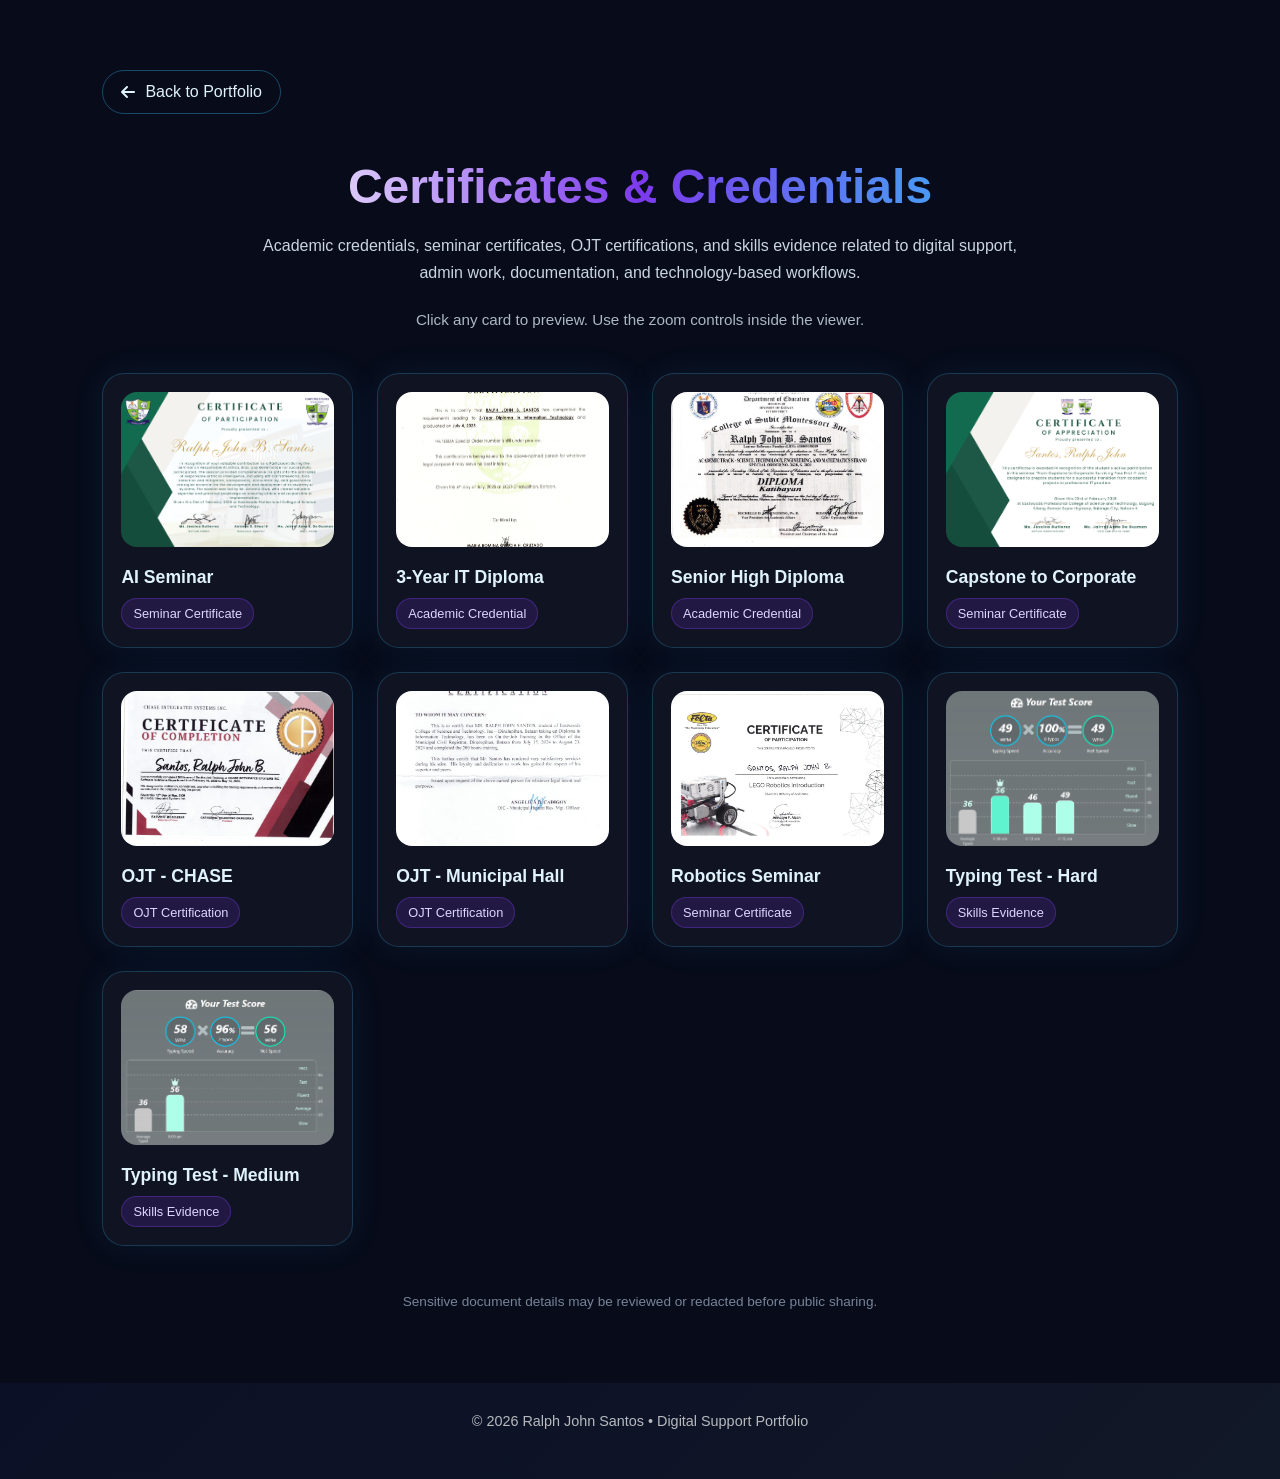
==== pages/certificates.html @ e8860d2c "Deploy portfolio website" ====
﻿<!DOCTYPE html>
<html lang="en">
<head>
    <meta charset="UTF-8">
    <meta name="viewport" content="width=device-width, initial-scale=1.0">
    <meta name="description" content="Certificates, academic credentials, OJT certifications, seminar certificates, and skills evidence of Ralph John Santos.">
    <title>Certificates & Credentials | Ralph John Santos</title>
    <link rel="icon" type="image/svg+xml" href="../assets/icons/favicon.svg">
    <link rel="stylesheet" href="../css/style.css">
    <link rel="stylesheet" href="../css/responsive.css">
    <link rel="stylesheet" href="https://cdnjs.cloudflare.com/ajax/libs/font-awesome/6.5.2/css/all.min.css">
</head>
<body class="certificates-body">

<section class="cert-page">
    <a href="../index.html" class="cert-back">
        <i class="fa-solid fa-arrow-left"></i>
        Back to Portfolio
    </a>

    <div class="section-header">
        <h2>Certificates & Credentials</h2>
        <p>Academic credentials, seminar certificates, OJT certifications, and skills evidence related to digital support, admin work, documentation, and technology-based workflows.</p>
    </div>

    <p class="cert-helper">Click any card to preview. Use the zoom controls inside the viewer.</p>

    <div class="cert-grid">

        <a class="cert-card" href="../Resources/Certifications & Seminars/AI Seminar Santos, Ralph John.png" target="_blank">
            <img src="../Resources/Certifications & Seminars/AI Seminar Santos, Ralph John.png" alt="AI Seminar Certificate">
            <h3>AI Seminar</h3>
            <span>Seminar Certificate</span>
        </a>

        <a class="cert-card" href="../Resources/Certifications & Seminars/BSIT 1yr-3yr DIPLOMA.jpg" target="_blank">
            <img src="../Resources/Certifications & Seminars/BSIT 1yr-3yr DIPLOMA.jpg" alt="3-Year IT Diploma">
            <h3>3-Year IT Diploma</h3>
            <span>Academic Credential</span>
        </a>

        <a class="cert-card" href="../Resources/Certifications & Seminars/CSM GR11-12 DIPLOMA.jpg" target="_blank">
            <img src="../Resources/Certifications & Seminars/CSM GR11-12 DIPLOMA.jpg" alt="Senior High Diploma">
            <h3>Senior High Diploma</h3>
            <span>Academic Credential</span>
        </a>

        <a class="cert-card" href="../Resources/Certifications & Seminars/From Capstone to Corporate Santos 405.png" target="_blank">
            <img src="../Resources/Certifications & Seminars/From Capstone to Corporate Santos 405.png" alt="Capstone to Corporate Certificate">
            <h3>Capstone to Corporate</h3>
            <span>Seminar Certificate</span>
        </a>

        <a class="cert-card" href="../Resources/Certifications & Seminars/OJT CERT CHASE INTEGRATED SYSTEMS.jpg" target="_blank">
            <img src="../Resources/Certifications & Seminars/OJT CERT CHASE INTEGRATED SYSTEMS.jpg" alt="CHASE OJT Certificate">
            <h3>OJT - CHASE</h3>
            <span>OJT Certification</span>
        </a>

        <a class="cert-card" href="../Resources/Certifications & Seminars/OJT CERT DINALUPIHAN MUNICIPAL HALL.jpg" target="_blank">
            <img src="../Resources/Certifications & Seminars/OJT CERT DINALUPIHAN MUNICIPAL HALL.jpg" alt="Municipal Hall OJT Certificate">
            <h3>OJT - Municipal Hall</h3>
            <span>OJT Certification</span>
        </a>

        <a class="cert-card" href="../Resources/Certifications & Seminars/Robotics Seminar.jpg" target="_blank">
            <img src="../Resources/Certifications & Seminars/Robotics Seminar.jpg" alt="Robotics Seminar Certificate">
            <h3>Robotics Seminar</h3>
            <span>Seminar Certificate</span>
        </a>

        <a class="cert-card" href="../Resources/Certifications & Seminars/Typing Test 1 Hard Text 1minute.png" target="_blank">
            <img src="../Resources/Certifications & Seminars/Typing Test 1 Hard Text 1minute.png" alt="Typing Test Hard Result">
            <h3>Typing Test - Hard</h3>
            <span>Skills Evidence</span>
        </a>

        <a class="cert-card" href="../Resources/Certifications & Seminars/Typing Test 1 Medium Text 1minute.png" target="_blank">
            <img src="../Resources/Certifications & Seminars/Typing Test 1 Medium Text 1minute.png" alt="Typing Test Medium Result">
            <h3>Typing Test - Medium</h3>
            <span>Skills Evidence</span>
        </a>

    </div>

    <p class="cert-note">Sensitive document details may be reviewed or redacted before public sharing.</p>
</section>


<div class="cert-modal" id="certModal">
    <div class="cert-modal-card">
        <button class="cert-modal-close" id="closeCertModal">
            <i class="fa-solid fa-xmark"></i>
        </button>

        <div class="cert-modal-tools">
            <button id="zoomOutCert"><i class="fa-solid fa-minus"></i></button>
            <button id="resetZoomCert">Reset</button>
            <button id="zoomInCert"><i class="fa-solid fa-plus"></i></button>
        </div>

        <div class="cert-image-stage">
            <img id="certModalImage" src="" alt="Certificate Preview">
        </div>

        <h3 id="certModalTitle"></h3>
    </div>
</div>

<footer class="footer">
    <p>© 2026 Ralph John Santos • Digital Support Portfolio</p>
</footer>


<script>
const certCards = document.querySelectorAll(".cert-card");
const certModal = document.getElementById("certModal");
const closeCertModal = document.getElementById("closeCertModal");
const certModalImage = document.getElementById("certModalImage");
const certModalTitle = document.getElementById("certModalTitle");
const zoomInCert = document.getElementById("zoomInCert");
const zoomOutCert = document.getElementById("zoomOutCert");
const resetZoomCert = document.getElementById("resetZoomCert");

let certZoom = 1;

function applyCertZoom() {
    certModalImage.style.transform = `scale(${certZoom})`;
}

certCards.forEach(card => {
    card.addEventListener("click", (event) => {
        event.preventDefault();

        const imagePath = card.getAttribute("href");
        const title = card.querySelector("h3").textContent;

        certZoom = 1;
        certModalImage.src = imagePath;
        certModalImage.alt = title;
        certModalTitle.textContent = title;
        applyCertZoom();

        certModal.classList.add("active");
    });
});

closeCertModal.addEventListener("click", () => {
    certModal.classList.remove("active");
    certModalImage.src = "";
});

zoomInCert.addEventListener("click", () => {
    certZoom = Math.min(certZoom + 0.2, 2);
    applyCertZoom();
});

zoomOutCert.addEventListener("click", () => {
    certZoom = Math.max(certZoom - 0.2, 1);
    applyCertZoom();
});

resetZoomCert.addEventListener("click", () => {
    certZoom = 1;
    applyCertZoom();
});
</script>


<script>
let certPanX = 0;
let certPanY = 0;
let isCertDragging = false;
let certStartX = 0;
let certStartY = 0;
let certLastX = 0;
let certLastY = 0;

const certStage = document.querySelector(".cert-image-stage");

function applyCertZoom() {
    certModalImage.style.transform = `translate(${certPanX}px, ${certPanY}px) scale(${certZoom})`;

    if (certStage) {
        certStage.style.cursor = certZoom > 1 ? "grab" : "default";
    }
}

certCards.forEach(card => {
    card.addEventListener("click", () => {
        certPanX = 0;
        certPanY = 0;
        setTimeout(applyCertZoom, 20);
    });
});

if (certStage) {
    certStage.addEventListener("pointerdown", (event) => {
        if (certZoom <= 1) return;

        isCertDragging = true;
        certStartX = event.clientX;
        certStartY = event.clientY;
        certLastX = certPanX;
        certLastY = certPanY;

        certStage.classList.add("dragging");
        certStage.setPointerCapture(event.pointerId);
    });

    certStage.addEventListener("pointermove", (event) => {
        if (!isCertDragging) return;

        certPanX = certLastX + (event.clientX - certStartX);
        certPanY = certLastY + (event.clientY - certStartY);

        applyCertZoom();
    });

    certStage.addEventListener("pointerup", (event) => {
        isCertDragging = false;
        certStage.classList.remove("dragging");

        try {
            certStage.releasePointerCapture(event.pointerId);
        } catch {}
    });

    certStage.addEventListener("pointercancel", () => {
        isCertDragging = false;
        certStage.classList.remove("dragging");
    });
}

zoomInCert.addEventListener("click", () => {
    setTimeout(applyCertZoom, 20);
});

zoomOutCert.addEventListener("click", () => {
    if (certZoom <= 1) {
        certZoom = 1;
        certPanX = 0;
        certPanY = 0;
    }

    setTimeout(applyCertZoom, 20);
});

resetZoomCert.addEventListener("click", () => {
    certPanX = 0;
    certPanY = 0;
    setTimeout(applyCertZoom, 20);
});

closeCertModal.addEventListener("click", () => {
    certPanX = 0;
    certPanY = 0;
});
</script>

</body>
</html>
---- css/style.css ----
﻿*{
    margin: 0;
    padding: 0;
    box-sizing: border-box;
}

body{
    font-family: Arial, Helvetica, sans-serif;
    background: linear-gradient(135deg, #050816, #0b1026, #111827);
    color: white;
    min-height: 100vh;
    overflow: hidden;
}

.hero{
    min-height: 100vh;
    padding: 80px 10%;
    display: flex;
    flex-direction: column;
    justify-content: center;
    align-items: center;
    text-align: center;
    position: relative;
    animation: fadeIn 1.5s ease;
}

.hero::before{
    content: '';
    position: absolute;
    width: 500px;
    height: 500px;
    background: #7c3aed;
    border-radius: 50%;
    filter: blur(150px);
    opacity: 0.3;
    top: -100px;
    left: -100px;
    z-index: -1;
}

.hero::after{
    content: '';
    position: absolute;
    width: 400px;
    height: 400px;
    background: #38bdf8;
    border-radius: 50%;
    filter: blur(150px);
    opacity: 0.2;
    bottom: -100px;
    right: -100px;
    z-index: -1;
}

.hero-image{
    width: 220px;
    height: 220px;
    margin-bottom: 30px;
    border-radius: 50%;
    padding: 5px;
    border: none;
    background: linear-gradient(135deg, #7c3aed, #38bdf8);
    box-shadow: 0 0 30px rgba(124,58,237,0.5), 0 0 60px rgba(56,189,248,0.3);
    animation: float 4s ease-in-out infinite;
    position: relative;
    overflow: hidden;
    cursor: pointer;
}

.hero-image img{
    width: 100%;
    height: 100%;
    object-fit: cover;
    border-radius: 50%;
    transition: 0.35s ease;
}

.image-overlay{
    position: absolute;
    inset: 5px;
    border-radius: 50%;
    display: flex;
    justify-content: center;
    align-items: center;
    background: rgba(5, 8, 22, 0.65);
    color: white;
    font-size: 1.2rem;
    font-weight: 700;
    opacity: 0;
    transition: 0.35s ease;
}

.hero-image:hover img,
.hero-image:active img{
    opacity: 0.35;
    transform: scale(1.06);
}

.hero-image:hover .image-overlay,
.hero-image:active .image-overlay{
    opacity: 1;
}

.hero h1{
    font-size: 4rem;
    margin-bottom: 15px;
    font-weight: 700;
    background: linear-gradient(to right, #ffffff, #7c3aed, #38bdf8);
    -webkit-background-clip: text;
    -webkit-text-fill-color: transparent;
}

.hero p{
    font-size: 1.2rem;
    color: #cbd5e1;
    letter-spacing: 1px;
}

.hero-buttons{
    display: flex;
    justify-content: center;
    gap: 20px;
}

.hero-buttons a,
.hero-buttons button{
    padding: 14px 28px;
    border-radius: 12px;
    border: none;
    background: linear-gradient(135deg, #7c3aed, #38bdf8);
    color: white;
    font-size: 1rem;
    font-weight: 600;
    text-decoration: none;
    transition: 0.3s ease;
    cursor: pointer;
    box-shadow: 0 0 20px rgba(124,58,237,0.4);
}

.hero-buttons a:hover,
.hero-buttons button:hover{
    transform: translateY(-5px);
    box-shadow: 0 0 30px rgba(56,189,248,0.6);
}

.secondary-btn{
    background: transparent !important;
    border: 2px solid #38bdf8 !important;
}

.modal{
    position: fixed;
    inset: 0;
    background: rgba(3, 7, 18, 0.75);
    backdrop-filter: blur(12px);
    display: none;
    justify-content: center;
    align-items: center;
    padding: 25px;
    z-index: 100;
}

.modal.active{
    display: flex;
}

.modal-card{
    width: min(1100px, 100%);
    max-height: 88vh;
    overflow-y: auto;
    position: relative;
    padding: 45px;
    border-radius: 26px;
    background: rgba(15, 23, 42, 0.92);
    border: 1px solid rgba(56,189,248,0.25);
    box-shadow: 0 0 50px rgba(56,189,248,0.22);
    animation: modalPop 0.35s ease;
}

.close-modal{
    position: sticky;
    top: 0;
    margin-left: auto;
    display: block;
    width: 42px;
    height: 42px;
    border-radius: 50%;
    border: 1px solid rgba(56,189,248,0.35);
    background: rgba(255,255,255,0.06);
    color: white;
    font-size: 1.8rem;
    cursor: pointer;
}

.modal-content{
    display: grid;
    grid-template-columns: 1.4fr 0.8fr;
    gap: 40px;
    align-items: center;
}

.modal-text h2{
    font-size: 2.8rem;
    margin-bottom: 20px;
    background: linear-gradient(to right, #ffffff, #38bdf8);
    -webkit-background-clip: text;
    -webkit-text-fill-color: transparent;
}

.modal-text p{
    color: #cbd5e1;
    line-height: 1.8;
    margin-bottom: 16px;
}

.modal-text h3{
    margin-top: 25px;
    margin-bottom: 14px;
    color: #e0f2fe;
}

.icon-grid{
    display: flex;
    flex-wrap: wrap;
    gap: 12px;
}

.icon-grid span{
    padding: 10px 16px;
    border-radius: 999px;
    background: rgba(56,189,248,0.1);
    border: 1px solid rgba(56,189,248,0.3);
    color: #e0f2fe;
    font-size: 0.95rem;
}

.modal-photo{
    padding: 5px;
    border-radius: 24px;
    background: linear-gradient(135deg, #7c3aed, #38bdf8);
}

.modal-photo img{
    width: 100%;
    height: 420px;
    object-fit: cover;
    border-radius: 20px;
    display: block;
}

@keyframes float{
    0%, 100%{ transform: translateY(0); }
    50%{ transform: translateY(-10px); }
}

@keyframes fadeIn{
    from{ opacity: 0; transform: translateY(30px); }
    to{ opacity: 1; transform: translateY(0); }
}

@keyframes modalPop{
    from{ opacity: 0; transform: scale(0.94); }
    to{ opacity: 1; transform: scale(1); }
}

@media(max-width: 900px){
    .hero h1{
        font-size: 2.7rem;
    }

    .modal-content{
        grid-template-columns: 1fr;
    }

    .modal-card{
        padding: 28px;
    }

    .modal-photo img{
        height: 340px;
    }
}

.icon-grid span i{
    margin-right: 8px;
    color: #38bdf8;
}

.close-modal i{
    font-size: 1.3rem;
}

/* PROJECTS SECTION */
.projects{
    min-height: 100vh;
    padding: 90px 10%;
    background: #070b1a;
}

.section-header{
    max-width: 800px;
    margin: 0 auto 50px;
    text-align: center;
}

.section-header h2{
    font-size: 3rem;
    margin-bottom: 18px;
    background: linear-gradient(to right, #ffffff, #7c3aed, #38bdf8);
    -webkit-background-clip: text;
    -webkit-text-fill-color: transparent;
}

.section-header p{
    color: #cbd5e1;
    line-height: 1.7;
}

.project-grid{
    display: grid;
    grid-template-columns: repeat(4, 1fr);
    gap: 24px;
}

.project-card{
    padding: 24px;
    border-radius: 22px;
    background: rgba(255,255,255,0.04);
    border: 1px solid rgba(56,189,248,0.22);
    box-shadow: 0 0 35px rgba(56,189,248,0.08);
    transition: 0.3s ease;
    display: flex;
    flex-direction: column;
}

.project-card:hover{
    transform: translateY(-8px);
    box-shadow: 0 0 35px rgba(56,189,248,0.22);
}

.project-card img{
    width: 100%;
    height: 170px;
    object-fit: contain;
    margin-bottom: 20px;
    border-radius: 16px;
    background: rgba(15,23,42,0.7);
    padding: 18px;
}

.project-card h3{
    color: #e0f2fe;
    font-size: 1.25rem;
    margin-bottom: 12px;
}

.project-card p{
    color: #cbd5e1;
    line-height: 1.6;
    font-size: 0.95rem;
    margin-bottom: 18px;
}

.project-card span{
    display: block;
    width: fit-content;
    margin-top: auto;
    margin-left: auto;
    margin-right: auto;
padding: 8px 12px;
    border-radius: 999px;
    background: rgba(124,58,237,0.16);
    border: 1px solid rgba(124,58,237,0.35);
    color: #ddd6fe;
    font-size: 0.85rem;
}

@media(max-width: 1100px){
    .project-grid{
        grid-template-columns: repeat(2, 1fr);
    }
}

@media(max-width: 650px){
    .project-grid{
        grid-template-columns: 1fr;
    }

    .section-header h2{
        font-size: 2.3rem;
    }
}

/* BACK TO HOME BUTTON */
.back-home{
    position: fixed;
    right: 28px;
    bottom: 28px;

    width: 48px;
    height: 48px;

    border-radius: 50%;
    border: 1px solid rgba(56,189,248,0.45);

    background: rgba(15, 23, 42, 0.9);
    color: white;

    font-size: 1.4rem;
    font-weight: 700;

    cursor: pointer;

    opacity: 0;
    pointer-events: none;

    transform: translateY(15px);

    transition: 0.3s ease;

    box-shadow: 0 0 25px rgba(56,189,248,0.25);

    z-index: 99;
}

.back-home.show{
    opacity: 1;
    pointer-events: auto;
    transform: translateY(0);
}

.back-home:hover{
    transform: translateY(-5px);
    box-shadow: 0 0 35px rgba(56,189,248,0.45);
}

/* CONTACT SECTION */

.contact-section{
    padding: 100px 8%;
    position: relative;
}

.contact-grid{
    margin-top: 45px;
    display: grid;
    grid-template-columns: repeat(auto-fit, minmax(230px, 1fr));
    gap: 22px;
}

.contact-card{
    position: relative;
    padding: 28px 24px;
    border-radius: 22px;
    text-decoration: none;
    color: white;
    background: rgba(255,255,255,0.04);
    border: 1px solid rgba(255,255,255,0.08);
    backdrop-filter: blur(14px);
    transition: 0.35s ease;
    overflow: hidden;
}

.contact-card::before{
    content: '';
    position: absolute;
    inset: 0;
    background: linear-gradient(135deg, rgba(126,87,255,0.18), rgba(0,191,255,0.12));
    opacity: 0;
    transition: 0.35s ease;
}

.contact-card:hover::before{
    opacity: 1;
}

.contact-card:hover{
    transform: translateY(-8px);
    border-color: rgba(0,191,255,0.45);
    box-shadow: 0 0 30px rgba(0,191,255,0.18);
}

.contact-card i{
    font-size: 2rem;
    margin-bottom: 18px;
    background: linear-gradient(135deg,#8b5cf6,#38bdf8);
    -webkit-background-clip: text;
    -webkit-text-fill-color: transparent;
}

.contact-card h3{
    font-size: 1.2rem;
    margin-bottom: 8px;
}

.contact-card span{
    font-size: 0.92rem;
    opacity: 0.8;
    word-break: break-word;
}

.footer{
    padding: 30px 20px 50px;
    text-align: center;
    opacity: 0.7;
    font-size: 0.9rem;
}

/* MOBILE CONTACT */

@media (max-width: 768px){

    .contact-section{
        padding: 80px 24px;
    }

    .contact-grid{
        grid-template-columns: 1fr;
    }

}

/* CONTACT MODAL + PROJECT OVERLAY */

.contact-modal-card {
    max-width: 950px;
}

.contact-modal-card .section-header {
    margin-bottom: 35px;
}

.project-card {
    position: relative;
    overflow: hidden;
    cursor: pointer;
}

.project-overlay {
    position: absolute;
    inset: 0;
    display: flex;
    align-items: center;
    justify-content: center;
    background: rgba(5, 10, 30, 0.72);
    color: #fff;
    font-weight: 700;
    letter-spacing: 1px;
    opacity: 0;
    transform: scale(1.05);
    transition: 0.35s ease;
    z-index: 5;
    backdrop-filter: blur(6px);
}

.project-card:hover .project-overlay {
    opacity: 1;
    transform: scale(1);
}


/* =========================================
   PREMIUM PROJECT MODAL POLISH
========================================= */

.project-modal-card{
    max-width: 1150px;
    width: 92%;
    max-height: 90vh;
    overflow-y: auto;
    padding: 45px;
    border-radius: 30px;
}

/* HIDE SCROLLBAR */

.project-modal-card::-webkit-scrollbar,
.modal-card::-webkit-scrollbar{
    width: 0px;
    background: transparent;
}

.project-modal-card,
.modal-card{
    scrollbar-width: none;
    -ms-overflow-style: none;
}

/* MODAL LAYOUT */

.project-modal-layout{
    display: grid;
    grid-template-columns: 1fr 1fr;
    gap: 50px;
    align-items: center;
}

/* IMAGE SIDE */

.project-preview{
    display: flex;
    justify-content: center;
    align-items: center;
}

.project-preview img{
    width: 100%;
    max-width: 420px;
    max-height: 420px;
    object-fit: contain;
    filter: drop-shadow(0 0 35px rgba(56,189,248,0.22));
    transition: 0.4s ease;
}

.project-preview img:hover{
    transform: scale(1.03);
}

/* INFO SIDE */

.project-info{
    display: flex;
    flex-direction: column;
    justify-content: center;
}

.project-type{
    display: inline-flex;
    width: fit-content;
    padding: 8px 16px;
    border-radius: 999px;
    margin-bottom: 18px;

    background: rgba(56,189,248,0.12);
    border: 1px solid rgba(56,189,248,0.22);

    color: #7dd3fc;
    font-size: 0.85rem;
    font-weight: 600;
}

.project-info h2{
    font-size: 3rem;
    line-height: 1.05;
    margin-bottom: 18px;

    background: linear-gradient(135deg,#a855f7,#38bdf8);
    -webkit-background-clip: text;
    -webkit-text-fill-color: transparent;
}

.project-info p{
    font-size: 1rem;
    line-height: 1.8;
    opacity: 0.85;
    margin-bottom: 22px;
}

/* TITLES */

.project-info h3{
    margin-top: 10px;
    margin-bottom: 12px;
    font-size: 1.15rem;
}

/* FEATURES */

.project-info ul{
    padding-left: 20px;
    margin-bottom: 22px;
}

.project-info li{
    margin-bottom: 10px;
    opacity: 0.9;
    line-height: 1.6;
}

/* TOOLS */

.project-tools{
    display: flex;
    flex-wrap: wrap;
    gap: 12px;
}

.project-tools span{
    padding: 10px 14px;
    border-radius: 999px;

    background: rgba(255,255,255,0.06);
    border: 1px solid rgba(255,255,255,0.08);

    font-size: 0.88rem;
    transition: 0.3s ease;
}

.project-tools span:hover{
    border-color: rgba(56,189,248,0.4);
    transform: translateY(-3px);
}

/* RESPONSIVE */

@media (max-width: 900px){

    .project-modal-layout{
        grid-template-columns: 1fr;
        gap: 30px;
    }

    .project-info h2{
        font-size: 2.4rem;
    }

    .project-preview img{
        max-width: 300px;
        max-height: 300px;
    }
}

@media (max-width: 600px){

    .project-modal-card{
        padding: 28px 20px;
    }

    .project-info h2{
        font-size: 2rem;
    }

    .project-preview img{
        max-width: 240px;
        max-height: 240px;
    }
}


/* =========================================
   PROJECT MODAL VERTICAL CASE STUDY LAYOUT
========================================= */

.project-modal-card{
    max-width: 980px;
    width: 90%;
    max-height: 90vh;
    overflow-y: auto;
    padding: 50px 60px;
}

.project-modal-layout{
    display: flex;
    flex-direction: column;
    align-items: center;
    gap: 28px;
}

.project-preview{
    width: 100%;
    display: flex;
    justify-content: center;
    align-items: center;
}

.project-preview img{
    max-width: 360px;
    max-height: 320px;
    object-fit: contain;
    margin-bottom: 10px;
    filter: drop-shadow(0 0 35px rgba(56,189,248,0.22));
}

.project-info{
    width: 100%;
    max-width: 760px;
}

.project-type{
    display: flex;
    width: fit-content;
    margin: 0 auto 20px;
}

.project-info h2{
    text-align: center;
    font-size: clamp(2.4rem, 6vw, 4rem);
    margin-bottom: 25px;
}

.project-info p{
    line-height: 1.8;
    margin-bottom: 22px;
}

.project-info h3{
    margin-top: 32px;
    margin-bottom: 14px;
}

.project-info ul{
    padding-left: 24px;
}

.project-info li{
    margin-bottom: 10px;
    line-height: 1.6;
}

.project-tools{
    margin-bottom: 10px;
}

@media (max-width: 768px){
    .project-modal-card{
        width: 94%;
        padding: 35px 24px;
    }

    .project-preview img{
        max-width: 260px;
        max-height: 230px;
    }

    .project-info h2{
        font-size: 2.4rem;
    }
}

@media (max-width: 480px){
    .project-modal-card{
        padding: 30px 18px;
    }

    .project-preview img{
        max-width: 220px;
        max-height: 200px;
    }

    .project-info h2{
        font-size: 2rem;
    }
}


/* =========================================
   HERO BUTTONS
========================================= */

.hero-buttons-wrapper{
    margin-top: 35px;
    display: flex;
    flex-direction: column;
    align-items: center;
    gap: 18px;
}

.hero-buttons a,
.hero-buttons button,
.certificate-btn{
    padding: 14px 28px !important;
    border-radius: 12px !important;
    border: 2px solid #38bdf8 !important;
    background: transparent !important;
    color: white !important;
    font-size: 1rem !important;
    font-weight: 600 !important;
    text-decoration: none !important;
    transition: 0.3s ease !important;
    cursor: pointer !important;
    box-shadow: none !important;
}

.hero-buttons a:hover,
.hero-buttons button:hover,
.certificate-btn:hover{
    transform: translateY(-5px) !important;
    background: linear-gradient(135deg, #7c3aed, #38bdf8) !important;
    border-color: transparent !important;
    box-shadow: 0 0 30px rgba(56,189,248,0.6) !important;
}

.secondary-btn{
    background: transparent !important;
    border: 2px solid #38bdf8 !important;
}


/* =========================================
   CERTIFICATES PAGE
========================================= */

.certificates-body{
    overflow-y: auto;
    scrollbar-width: none;
    -ms-overflow-style: none;
}

.certificates-body::-webkit-scrollbar{
    width: 0;
    height: 0;
    display: none;
}

html:has(.certificates-body){
    scrollbar-width: none;
    -ms-overflow-style: none;
}

html:has(.certificates-body)::-webkit-scrollbar{
    width: 0;
    height: 0;
    display: none;
}

.cert-page{
    min-height: 100vh;
    padding: 70px 8%;
    background: #070b1a;
}

.cert-back{
    display: inline-flex;
    align-items: center;
    gap: 10px;
    margin-bottom: 45px;
    padding: 12px 18px;
    border-radius: 999px;
    border: 1px solid rgba(56,189,248,0.35);
    color: #e0f2fe;
    text-decoration: none;
    transition: 0.3s ease;
}

.cert-back:hover{
    transform: translateY(-4px);
    background: linear-gradient(135deg, #7c3aed, #38bdf8);
    border-color: transparent;
    box-shadow: 0 0 25px rgba(56,189,248,0.35);
}

.cert-grid{
    display: grid;
    grid-template-columns: repeat(auto-fit, minmax(230px, 1fr));
    gap: 24px;
    margin-top: 45px;
}

.cert-card{
    position: relative;
    overflow: hidden;
    padding: 18px;
    border-radius: 22px;
    background: rgba(255,255,255,0.04);
    border: 1px solid rgba(56,189,248,0.22);
    box-shadow: 0 0 35px rgba(56,189,248,0.08);
    text-decoration: none;
    color: white;
    transition: 0.3s ease;
}

.cert-card:hover{
    transform: translateY(-8px);
    border-color: rgba(56,189,248,0.5);
    box-shadow: 0 0 35px rgba(56,189,248,0.24);
}

.cert-card img{
    width: 100%;
    height: 155px;
    object-fit: cover;
    border-radius: 16px;
    background: rgba(15,23,42,0.7);
    margin-bottom: 16px;
}

.cert-card::after{
    content: "View Cert";
    position: absolute;
    top: 18px;
    left: 18px;
    right: 18px;
    height: 155px;
    border-radius: 16px;
    background: rgba(5, 10, 30, 0.72);
    color: white;
    font-weight: 700;
    letter-spacing: 1px;
    display: flex;
    justify-content: center;
    align-items: center;
    opacity: 0;
    transform: scale(1.04);
    transition: 0.35s ease;
    backdrop-filter: blur(6px);
}

.cert-card:hover::after{
    opacity: 1;
    transform: scale(1);
}

.cert-card h3{
    color: #e0f2fe;
    font-size: 1.1rem;
    margin-bottom: 10px;
}

.cert-card span{
    display: inline-flex;
    width: fit-content;
    padding: 7px 11px;
    border-radius: 999px;
    background: rgba(124,58,237,0.16);
    border: 1px solid rgba(124,58,237,0.35);
    color: #ddd6fe;
    font-size: 0.8rem;
}


/* =========================================
   CERTIFICATE MODAL VIEWER
========================================= */

.cert-modal{
    position: fixed;
    inset: 0;
    background: rgba(3, 7, 18, 0.82);
    backdrop-filter: blur(12px);
    display: none;
    justify-content: center;
    align-items: center;
    padding: 24px;
    z-index: 999;
}

.cert-modal.active{
    display: flex;
}

.cert-modal-card{
    width: min(1150px, 96%);
    max-height: 92vh;
    padding: 28px;
    border-radius: 26px;
    background: rgba(15, 23, 42, 0.94);
    border: 1px solid rgba(56,189,248,0.25);
    box-shadow: 0 0 50px rgba(56,189,248,0.22);
    position: relative;
    text-align: center;
    overflow: hidden;
}

.cert-modal-close{
    position: absolute;
    top: 18px;
    right: 18px;
    width: 42px;
    height: 42px;
    border-radius: 50%;
    border: 1px solid rgba(56,189,248,0.35);
    background: rgba(255,255,255,0.06);
    color: white;
    font-size: 1.3rem;
    cursor: pointer;
    z-index: 3;
}

.cert-modal-tools{
    display: flex;
    justify-content: center;
    gap: 12px;
    margin-bottom: 18px;
    padding-right: 50px;
}

.cert-modal-tools button{
    padding: 10px 15px;
    border-radius: 999px;
    border: 1px solid rgba(56,189,248,0.35);
    background: transparent;
    color: white;
    cursor: pointer;
    transition: 0.3s ease;
}

.cert-modal-tools button:hover{
    background: linear-gradient(135deg, #7c3aed, #38bdf8);
    border-color: transparent;
    box-shadow: 0 0 20px rgba(56,189,248,0.35);
}

.cert-image-stage{
    width: 100%;
    max-height: 72vh;
    overflow: auto;
    border-radius: 18px;
    background: rgba(255,255,255,0.04);
    cursor: grab;
    touch-action: none;
    scrollbar-width: none;
}

.cert-image-stage.dragging{
    cursor: grabbing;
}

.cert-image-stage::-webkit-scrollbar{
    width: 0;
    height: 0;
}

.cert-image-stage img{
    max-width: 100%;
    max-height: 70vh;
    object-fit: contain;
    border-radius: 16px;
    transition: transform 0.25s ease;
    transform-origin: center center;
    user-select: none;
    -webkit-user-drag: none;
}

.cert-modal-card h3{
    margin-top: 16px;
    color: #e0f2fe;
    font-size: 1.3rem;
}


/* =========================================
   CERTIFICATES RESPONSIVE
========================================= */

@media(max-width: 600px){
    .cert-page{
        padding: 45px 22px;
    }

    .cert-card img,
    .cert-card::after{
        height: 190px;
    }

    .cert-modal-card{
        padding: 22px 16px;
    }

    .cert-modal-tools{
        padding-right: 45px;
        gap: 8px;
    }

    .cert-modal-tools button{
        padding: 9px 12px;
        font-size: 0.85rem;
    }
}

/* FINAL CERTIFICATE PAGE POLISH */

.cert-helper{
    text-align: center;
    color: #cbd5e1;
    margin: -25px auto 35px;
    font-size: 0.95rem;
    opacity: 0.85;
}

.cert-note{
    margin: 45px auto 0;
    max-width: 760px;
    text-align: center;
    color: #94a3b8;
    font-size: 0.85rem;
    line-height: 1.6;
    opacity: 0.8;
}
---- css/responsive.css ----
﻿/* FULL RESPONSIVE DESIGN */

html {
    scroll-behavior: smooth;
}

body {
    overflow-x: hidden;
}

img {
    max-width: 100%;
}

@media (max-width: 1024px) {
    .hero h1 {
        font-size: 3.2rem;
    }

    .hero-image {
        width: 190px;
        height: 190px;
    }

    .project-grid {
        grid-template-columns: repeat(2, 1fr);
    }
}

@media (max-width: 768px) {
    .hero {
        padding: 60px 24px;
        min-height: 100svh;
    }

    .hero-image {
        width: 160px;
        height: 160px;
    }

    .hero h1 {
        font-size: clamp(2.2rem, 10vw, 3rem);
        line-height: 1.1;
        text-align: center;
    }

    .hero p {
        font-size: 0.95rem;
        text-align: center;
        line-height: 1.5;
    }

    .hero-buttons {
        flex-direction: column;
        width: 100%;
        align-items: center;
        gap: 14px;
    }

    .hero-buttons a,
    .hero-buttons button {
        width: min(100%, 280px);
        text-align: center;
    }

    .modal {
        padding: 16px;
        align-items: flex-start;
    }

    .modal-card {
        width: 100%;
        max-height: 92svh;
        padding: 24px 18px;
        overflow-y: auto;
    }

    .modal-content {
        grid-template-columns: 1fr;
    }

    .modal-text h2 {
        font-size: 2.2rem;
    }

    .modal-photo img {
        height: 300px;
        object-fit: cover;
    }

    .project-grid {
        grid-template-columns: 1fr;
    }

    .projects {
        padding: 70px 24px;
    }

    .section-header h2 {
        font-size: 2.2rem;
    }
}

@media (max-width: 480px) {
    .hero {
        padding: 45px 18px;
    }

    .hero-image {
        width: 135px;
        height: 135px;
    }

    .hero h1 {
        font-size: 2.1rem;
    }

    .hero p {
        font-size: 0.9rem;
    }

    .modal-photo img {
        height: 240px;
    }

    .icon-grid span {
        font-size: 0.82rem;
        padding: 8px 10px;
    }

    .project-card {
        padding: 18px;
    }

    .project-card img {
        height: 140px;
    }

    .back-home {
        width: 44px;
        height: 44px;
        right: 18px;
        bottom: 18px;
    }
}
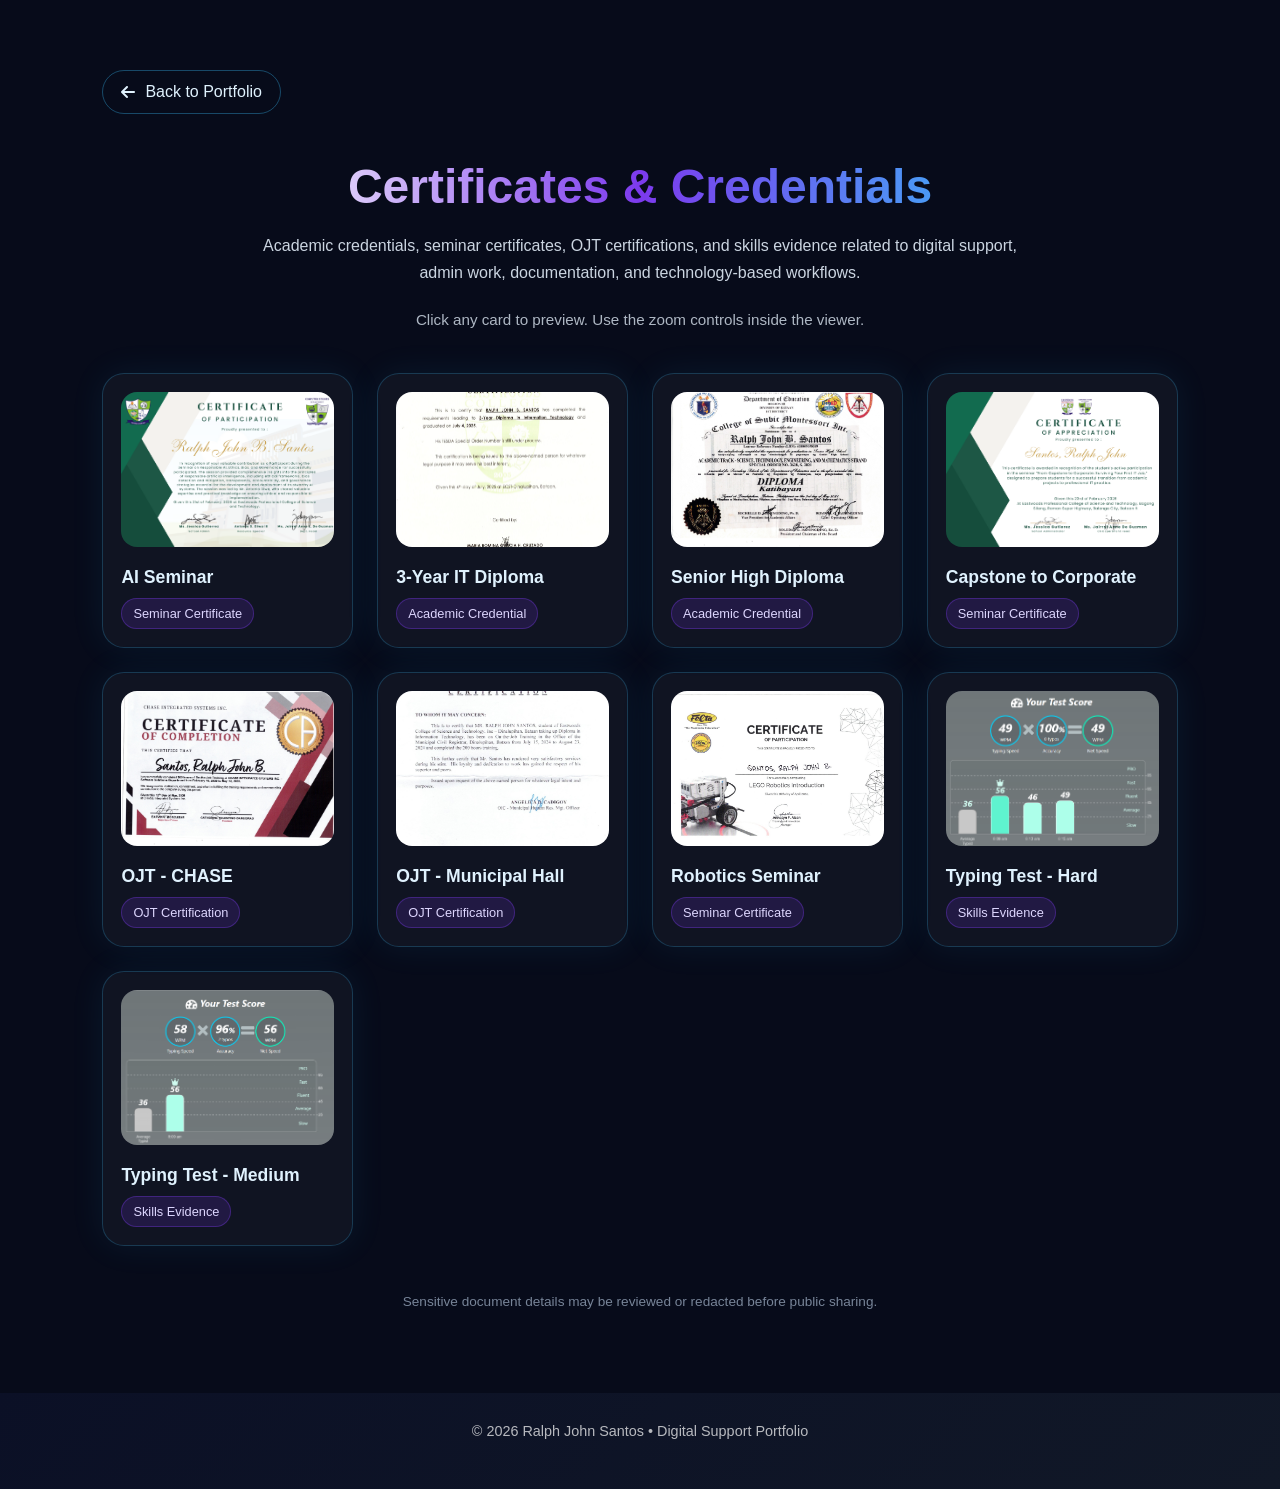
==== commit 829be818: "Fix footer scroll certificates scroll and modal close buttons" ====
--- a/pages/certificates.html
+++ b/pages/certificates.html
@@ -6,8 +6,8 @@
     <meta name="description" content="Certificates, academic credentials, OJT certifications, seminar certificates, and skills evidence of Ralph John Santos.">
     <title>Certificates & Credentials | Ralph John Santos</title>
     <link rel="icon" type="image/svg+xml" href="../assets/icons/favicon.svg">
-    <link rel="stylesheet" href="../css/style.css">
-    <link rel="stylesheet" href="../css/responsive.css">
+    <link rel="stylesheet" href="../css/style.css?v=14">
+    <link rel="stylesheet" href="../css/responsive.css?v=14">
     <link rel="stylesheet" href="https://cdnjs.cloudflare.com/ajax/libs/font-awesome/6.5.2/css/all.min.css">
 </head>
 <body class="certificates-body">
@@ -269,3 +269,5 @@
 
 
 
+
+
--- a/css/style.css
+++ b/css/style.css
@@ -1,4 +1,8 @@
-﻿*{
+﻿html{
+    scroll-behavior: smooth;
+}
+
+*{
     margin: 0;
     padding: 0;
     box-sizing: border-box;
@@ -9,7 +13,8 @@
     background: linear-gradient(135deg, #050816, #0b1026, #111827);
     color: white;
     min-height: 100vh;
-    overflow: hidden;
+    overflow-x: hidden;
+    overflow-y: auto;
 }
 
 .hero{
@@ -1176,3 +1181,72 @@
     line-height: 1.6;
     opacity: 0.8;
 }
+/* =========================================
+   FINAL CLEAN PAGE + PROJECT BEHAVIOR
+========================================= */
+
+html{
+    scroll-behavior: smooth !important;
+}
+
+html,
+body{
+    width: 100%;
+    min-height: 100%;
+    overflow-x: hidden !important;
+    overflow-y: auto !important;
+}
+
+body{
+    scrollbar-width: none;
+    -ms-overflow-style: none;
+}
+
+body::-webkit-scrollbar{
+    width: 0;
+    height: 0;
+    display: none;
+}
+
+.hero-image,
+.hero-image img,
+.image-overlay,
+.project-card,
+.project-card img,
+.project-overlay,
+.contact-card,
+.cert-card,
+.cert-card img{
+    overflow: hidden !important;
+}
+
+.projects{
+    min-height: auto !important;
+    height: auto !important;
+    padding: 80px 8% 120px !important;
+    overflow: visible !important;
+}
+
+.project-grid{
+    width: 100% !important;
+    display: grid !important;
+    grid-template-columns: repeat(4, minmax(0, 1fr)) !important;
+    gap: 24px !important;
+    align-items: stretch !important;
+    overflow: visible !important;
+}
+
+.project-card{
+    height: auto !important;
+    min-height: 100% !important;
+    display: flex !important;
+    flex-direction: column !important;
+}
+
+.project-card img{
+    height: clamp(135px, 16vh, 170px) !important;
+}
+
+.project-card span{
+    margin-top: auto !important;
+}
--- a/css/responsive.css
+++ b/css/responsive.css
@@ -1,145 +1,918 @@
 ﻿/* FULL RESPONSIVE DESIGN */
 
-html {
+html{
     scroll-behavior: smooth;
 }
 
-body {
+body{
     overflow-x: hidden;
 }
 
-img {
+img{
     max-width: 100%;
 }
 
-@media (max-width: 1024px) {
-    .hero h1 {
+/* Tablet */
+@media(max-width: 1100px){
+    .project-grid{
+        grid-template-columns: repeat(2, minmax(0, 1fr)) !important;
+    }
+}
+
+@media(max-width: 1024px){
+    .hero h1{
         font-size: 3.2rem;
     }
 
-    .hero-image {
+    .hero-image{
         width: 190px;
         height: 190px;
     }
-
-    .project-grid {
-        grid-template-columns: repeat(2, 1fr);
-    }
-}
-
-@media (max-width: 768px) {
-    .hero {
-        padding: 60px 24px;
-        min-height: 100svh;
-    }
-
-    .hero-image {
-        width: 160px;
-        height: 160px;
-    }
-
-    .hero h1 {
-        font-size: clamp(2.2rem, 10vw, 3rem);
-        line-height: 1.1;
-        text-align: center;
-    }
-
-    .hero p {
-        font-size: 0.95rem;
-        text-align: center;
-        line-height: 1.5;
-    }
-
-    .hero-buttons {
-        flex-direction: column;
-        width: 100%;
-        align-items: center;
-        gap: 14px;
+}
+
+/* Mobile */
+@media(max-width: 768px){
+
+    html,
+    body{
+        width: 100% !important;
+        min-height: 100% !important;
+        overflow-x: hidden !important;
+        overflow-y: auto !important;
+        position: static !important;
+    }
+
+    body{
+        scrollbar-width: none !important;
+        -ms-overflow-style: none !important;
+    }
+
+    body::-webkit-scrollbar{
+        width: 0 !important;
+        height: 0 !important;
+        display: none !important;
+    }
+
+    .hero{
+        min-height: 100svh !important;
+        height: auto !important;
+        padding: 65px 20px 55px !important;
+        overflow: visible !important;
+    }
+
+    .hero-image{
+        width: 155px !important;
+        height: 155px !important;
+        margin-bottom: 26px !important;
+        overflow: hidden !important;
+    }
+
+    .hero-image img,
+    .image-overlay{
+        overflow: hidden !important;
+    }
+
+    .hero h1{
+        font-size: clamp(2rem, 13vw, 3rem) !important;
+        line-height: 1.08 !important;
+        text-align: center !important;
+        max-width: 100% !important;
+    }
+
+    .hero p{
+        font-size: 0.98rem !important;
+        line-height: 1.55 !important;
+        max-width: 340px !important;
+        margin: 0 auto !important;
+        text-align: center !important;
+    }
+
+    .hero-buttons-wrapper{
+        width: 100% !important;
+        margin-top: 30px !important;
+        gap: 14px !important;
+    }
+
+    .hero-buttons{
+        width: 100% !important;
+        display: flex !important;
+        flex-direction: column !important;
+        align-items: center !important;
+        justify-content: center !important;
+        gap: 14px !important;
     }
 
     .hero-buttons a,
-    .hero-buttons button {
-        width: min(100%, 280px);
-        text-align: center;
-    }
-
-    .modal {
-        padding: 16px;
-        align-items: flex-start;
-    }
-
-    .modal-card {
-        width: 100%;
-        max-height: 92svh;
-        padding: 24px 18px;
-        overflow-y: auto;
-    }
-
-    .modal-content {
-        grid-template-columns: 1fr;
-    }
-
-    .modal-text h2 {
-        font-size: 2.2rem;
-    }
-
-    .modal-photo img {
-        height: 300px;
-        object-fit: cover;
-    }
-
-    .project-grid {
-        grid-template-columns: 1fr;
-    }
-
-    .projects {
-        padding: 70px 24px;
-    }
-
-    .section-header h2 {
-        font-size: 2.2rem;
-    }
-}
-
-@media (max-width: 480px) {
-    .hero {
-        padding: 45px 18px;
-    }
-
-    .hero-image {
-        width: 135px;
-        height: 135px;
-    }
-
-    .hero h1 {
-        font-size: 2.1rem;
-    }
-
-    .hero p {
-        font-size: 0.9rem;
-    }
-
-    .modal-photo img {
-        height: 240px;
-    }
-
-    .icon-grid span {
-        font-size: 0.82rem;
-        padding: 8px 10px;
-    }
-
-    .project-card {
-        padding: 18px;
-    }
-
-    .project-card img {
-        height: 140px;
-    }
-
-    .back-home {
-        width: 44px;
-        height: 44px;
-        right: 18px;
-        bottom: 18px;
-    }
-}
+    .hero-buttons button,
+    .certificate-btn{
+        width: min(260px, 100%) !important;
+        display: block !important;
+        text-align: center !important;
+    }
+
+    .projects{
+        width: 100% !important;
+        min-height: auto !important;
+        height: auto !important;
+        padding: 70px 20px 120px !important;
+        overflow: visible !important;
+    }
+
+    .section-header{
+        max-width: 100% !important;
+        margin: 0 auto 35px !important;
+        padding: 0 !important;
+    }
+
+    .section-header h2{
+        font-size: clamp(2rem, 11vw, 2.8rem) !important;
+        line-height: 1.1 !important;
+    }
+
+    .section-header p{
+        font-size: 0.95rem !important;
+        line-height: 1.65 !important;
+    }
+
+    .project-grid{
+        width: 100% !important;
+        display: grid !important;
+        grid-template-columns: 1fr !important;
+        gap: 24px !important;
+        overflow: visible !important;
+    }
+
+    .project-card{
+        width: 100% !important;
+        height: auto !important;
+        min-height: auto !important;
+        padding: 22px !important;
+        overflow: hidden !important;
+    }
+
+    .project-card img{
+        height: 150px !important;
+        overflow: hidden !important;
+    }
+
+    .project-overlay{
+        overflow: hidden !important;
+    }
+
+    .modal{
+        align-items: flex-start !important;
+        padding: 16px !important;
+        overflow-y: auto !important;
+    }
+
+    .modal-card{
+        width: 100% !important;
+        max-height: 92svh !important;
+        margin: 24px 0 !important;
+        padding: 26px 20px !important;
+        overflow-y: auto !important;
+    }
+
+    .modal-content{
+        display: grid !important;
+        grid-template-columns: 1fr !important;
+        gap: 28px !important;
+    }
+
+    .modal-text h2{
+        font-size: 2.1rem !important;
+    }
+
+    .modal-photo img{
+        height: 280px !important;
+    }
+
+    .contact-grid{
+        grid-template-columns: 1fr !important;
+    }
+
+    .project-modal-card{
+        width: 100% !important;
+        max-height: 92svh !important;
+        padding: 30px 20px !important;
+        overflow-y: auto !important;
+    }
+
+    .project-modal-layout{
+        display: flex !important;
+        flex-direction: column !important;
+        gap: 24px !important;
+    }
+
+    .project-preview img{
+        max-width: 230px !important;
+        max-height: 210px !important;
+    }
+
+    .project-info h2{
+        font-size: clamp(2rem, 10vw, 2.5rem) !important;
+    }
+
+    .back-home{
+        right: 18px !important;
+        bottom: 18px !important;
+    }
+
+    .certificates-body{
+        overflow-x: hidden !important;
+        overflow-y: auto !important;
+    }
+
+    .cert-page{
+        min-height: auto !important;
+        height: auto !important;
+        padding: 45px 20px 60px !important;
+    }
+
+    .cert-grid{
+        display: grid !important;
+        grid-template-columns: 1fr !important;
+        gap: 22px !important;
+    }
+
+    .cert-card{
+        width: 100% !important;
+        padding: 16px !important;
+        overflow: hidden !important;
+    }
+
+    .cert-card img,
+    .cert-card::after{
+        height: 190px !important;
+    }
+
+    .cert-modal{
+        align-items: flex-start !important;
+        padding: 14px !important;
+        overflow-y: auto !important;
+    }
+
+    .cert-modal-card{
+        width: 100% !important;
+        max-height: 92svh !important;
+        margin: 18px 0 !important;
+        padding: 22px 14px !important;
+        overflow: hidden !important;
+    }
+
+    .cert-image-stage{
+        max-height: 68svh !important;
+    }
+
+    .cert-image-stage img{
+        max-height: 66svh !important;
+    }
+}
+
+/* Small phones */
+@media(max-width: 480px){
+    .hero{
+        padding: 50px 18px 55px !important;
+    }
+
+    .hero-image{
+        width: 135px !important;
+        height: 135px !important;
+    }
+
+    .hero h1{
+        font-size: 2.1rem !important;
+    }
+
+    .hero p{
+        font-size: 0.9rem !important;
+    }
+
+    .modal-photo img{
+        height: 240px !important;
+    }
+
+    .icon-grid span{
+        font-size: 0.82rem !important;
+        padding: 8px 10px !important;
+    }
+
+    .project-card{
+        padding: 18px !important;
+    }
+
+    .project-card img{
+        height: 140px !important;
+    }
+
+    .back-home{
+        width: 44px !important;
+        height: 44px !important;
+        right: 18px !important;
+        bottom: 18px !important;
+    }
+}
+
+/* =========================================
+   FINAL SECTION LOCK BEHAVIOR
+========================================= */
+
+/* Main portfolio page should not freely scroll */
+body:not(.certificates-body){
+    overflow: hidden !important;
+}
+
+/* Projects are hidden until View Projects is clicked */
+#projects{
+    display: none !important;
+    height: 100vh !important;
+    min-height: 100vh !important;
+    padding: 80px 8% 120px !important;
+    overflow-y: auto !important;
+    overflow-x: hidden !important;
+    scrollbar-width: none !important;
+    -ms-overflow-style: none !important;
+}
+
+#projects::-webkit-scrollbar{
+    width: 0 !important;
+    height: 0 !important;
+    display: none !important;
+}
+
+#projects.active{
+    display: block !important;
+}
+
+/* Keep project cards clean, no inner scrollbars */
+.project-card,
+.project-card img,
+.project-overlay,
+.hero-image,
+.hero-image img,
+.image-overlay{
+    overflow: hidden !important;
+}
+
+/* Desktop gallery */
+#projects .project-grid{
+    display: grid !important;
+    grid-template-columns: repeat(4, minmax(0, 1fr)) !important;
+    gap: 24px !important;
+    align-items: stretch !important;
+}
+
+#projects .project-card{
+    height: auto !important;
+    min-height: 100% !important;
+    display: flex !important;
+    flex-direction: column !important;
+}
+
+#projects .project-card span{
+    margin-top: auto !important;
+}
+
+/* Tablet gallery */
+@media(max-width: 1100px){
+    #projects .project-grid{
+        grid-template-columns: repeat(2, minmax(0, 1fr)) !important;
+    }
+}
+
+/* Phone gallery */
+@media(max-width: 768px){
+    #projects{
+        height: 100svh !important;
+        min-height: 100svh !important;
+        padding: 70px 20px 120px !important;
+        overflow-y: auto !important;
+        overflow-x: hidden !important;
+    }
+
+    #projects .project-grid{
+        grid-template-columns: 1fr !important;
+        gap: 24px !important;
+    }
+
+    #projects .project-card{
+        width: 100% !important;
+        height: auto !important;
+        min-height: auto !important;
+        padding: 22px !important;
+    }
+
+    #projects .project-card img{
+        height: 150px !important;
+    }
+}
+
+/* =========================================
+   FINAL PORTFOLIO SECTION SWITCH BEHAVIOR
+========================================= */
+
+/* Hide main page scrollbar */
+html,
+body{
+    overflow: hidden !important;
+    scrollbar-width: none !important;
+    -ms-overflow-style: none !important;
+}
+
+html::-webkit-scrollbar,
+body::-webkit-scrollbar{
+    width: 0 !important;
+    height: 0 !important;
+    display: none !important;
+}
+
+/* Certificates page must still scroll */
+body.certificates-body{
+    overflow-y: auto !important;
+    overflow-x: hidden !important;
+}
+
+/* Default: show hero, hide projects */
+body:not(.project-mode) .hero{
+    display: flex !important;
+}
+
+body:not(.project-mode) #projects{
+    display: none !important;
+}
+
+/* Project mode: hide hero, show projects */
+body.project-mode .hero{
+    display: none !important;
+}
+
+body.project-mode #projects{
+    display: block !important;
+}
+
+/* Desktop/laptop projects: full screen, no internal scrollbar */
+body.project-mode #projects{
+    width: 100% !important;
+    height: 100vh !important;
+    min-height: 100vh !important;
+    padding: 70px 8% 80px !important;
+    overflow: hidden !important;
+    background: #070b1a !important;
+}
+
+/* Desktop gallery: one row when space allows */
+body.project-mode #projects .project-grid{
+    display: grid !important;
+    grid-template-columns: repeat(4, minmax(0, 1fr)) !important;
+    gap: 24px !important;
+    align-items: stretch !important;
+}
+
+body.project-mode #projects .project-card{
+    height: auto !important;
+    min-height: 0 !important;
+    overflow: hidden !important;
+    display: flex !important;
+    flex-direction: column !important;
+}
+
+body.project-mode #projects .project-card img{
+    height: clamp(125px, 18vh, 170px) !important;
+    overflow: hidden !important;
+}
+
+body.project-mode #projects .project-card span{
+    margin-top: auto !important;
+}
+
+/* Tablet */
+@media(max-width: 1100px){
+    body.project-mode #projects{
+        overflow-y: auto !important;
+        scrollbar-width: none !important;
+        -ms-overflow-style: none !important;
+    }
+
+    body.project-mode #projects::-webkit-scrollbar{
+        width: 0 !important;
+        height: 0 !important;
+        display: none !important;
+    }
+
+    body.project-mode #projects .project-grid{
+        grid-template-columns: repeat(2, minmax(0, 1fr)) !important;
+    }
+}
+
+/* Phone: projects scroll inside this section only */
+@media(max-width: 768px){
+    body.project-mode #projects{
+        height: 100svh !important;
+        min-height: 100svh !important;
+        padding: 70px 20px 120px !important;
+        overflow-y: auto !important;
+        overflow-x: hidden !important;
+        scrollbar-width: none !important;
+        -ms-overflow-style: none !important;
+    }
+
+    body.project-mode #projects::-webkit-scrollbar{
+        width: 0 !important;
+        height: 0 !important;
+        display: none !important;
+    }
+
+    body.project-mode #projects .project-grid{
+        grid-template-columns: 1fr !important;
+        gap: 24px !important;
+    }
+
+    body.project-mode #projects .project-card{
+        width: 100% !important;
+        height: auto !important;
+        min-height: auto !important;
+        padding: 22px !important;
+        overflow: hidden !important;
+    }
+
+    body.project-mode #projects .project-card img{
+        height: 150px !important;
+    }
+}
+
+/* =========================================
+   FINAL VIEW MODE + FOOTER BEHAVIOR
+========================================= */
+
+/* Hide all scrollbars but keep allowed scrolling */
+html,
+body{
+    scrollbar-width: none !important;
+    -ms-overflow-style: none !important;
+}
+
+html::-webkit-scrollbar,
+body::-webkit-scrollbar,
+#projects::-webkit-scrollbar,
+.modal-card::-webkit-scrollbar,
+.project-modal-card::-webkit-scrollbar,
+.cert-image-stage::-webkit-scrollbar{
+    width: 0 !important;
+    height: 0 !important;
+    display: none !important;
+}
+
+/* HOME MODE */
+body:not(.project-mode){
+    overflow-x: hidden !important;
+    overflow-y: auto !important;
+}
+
+body:not(.project-mode) .hero{
+    display: flex !important;
+}
+
+body:not(.project-mode) #projects{
+    display: none !important;
+}
+
+body:not(.project-mode) .footer{
+    display: block !important;
+}
+
+/* PROJECT MODE */
+body.project-mode{
+    height: 100vh !important;
+    overflow: hidden !important;
+}
+
+body.project-mode .hero{
+    display: none !important;
+}
+
+body.project-mode #projects{
+    display: block !important;
+}
+
+body.project-mode .footer{
+    display: block !important;
+}
+
+/* Desktop/laptop project page should fit with footer visible */
+body.project-mode #projects{
+    height: calc(100vh - 78px) !important;
+    min-height: calc(100vh - 78px) !important;
+    padding: 52px 8% 28px !important;
+    overflow: hidden !important;
+    background: #070b1a !important;
+}
+
+body.project-mode #projects .section-header{
+    margin-bottom: 34px !important;
+}
+
+body.project-mode #projects .section-header h2{
+    font-size: clamp(2.4rem, 4vw, 3.2rem) !important;
+    margin-bottom: 12px !important;
+}
+
+body.project-mode #projects .section-header p{
+    line-height: 1.55 !important;
+    font-size: 0.95rem !important;
+}
+
+body.project-mode #projects .project-grid{
+    display: grid !important;
+    grid-template-columns: repeat(4, minmax(0, 1fr)) !important;
+    gap: 22px !important;
+    align-items: stretch !important;
+    overflow: visible !important;
+}
+
+body.project-mode #projects .project-card{
+    height: auto !important;
+    min-height: 0 !important;
+    padding: 20px !important;
+    overflow: hidden !important;
+    display: flex !important;
+    flex-direction: column !important;
+}
+
+body.project-mode #projects .project-card img{
+    height: clamp(110px, 16vh, 155px) !important;
+    margin-bottom: 16px !important;
+    overflow: hidden !important;
+}
+
+body.project-mode #projects .project-card h3{
+    font-size: 1.12rem !important;
+    margin-bottom: 10px !important;
+}
+
+body.project-mode #projects .project-card p{
+    font-size: 0.9rem !important;
+    line-height: 1.5 !important;
+    margin-bottom: 16px !important;
+}
+
+body.project-mode #projects .project-card span{
+    margin-top: auto !important;
+}
+
+/* Footer sizing in project mode */
+body.project-mode .footer{
+    height: 78px !important;
+    padding: 24px 20px !important;
+    background: #070b1a !important;
+}
+
+/* Tablet can scroll project area if needed */
+@media(max-width: 1100px){
+    body.project-mode #projects{
+        overflow-y: auto !important;
+        padding: 60px 6% 35px !important;
+    }
+
+    body.project-mode #projects .project-grid{
+        grid-template-columns: repeat(2, minmax(0, 1fr)) !important;
+    }
+}
+
+/* Phone: only projects section scrolls, footer remains after section content */
+@media(max-width: 768px){
+    body.project-mode{
+        overflow: hidden !important;
+    }
+
+    body.project-mode #projects{
+        height: calc(100svh - 78px) !important;
+        min-height: calc(100svh - 78px) !important;
+        padding: 55px 20px 40px !important;
+        overflow-y: auto !important;
+        overflow-x: hidden !important;
+    }
+
+    body.project-mode #projects .project-grid{
+        grid-template-columns: 1fr !important;
+        gap: 24px !important;
+    }
+
+    body.project-mode #projects .project-card{
+        width: 100% !important;
+        height: auto !important;
+        min-height: auto !important;
+        padding: 22px !important;
+    }
+
+    body.project-mode #projects .project-card img{
+        height: 150px !important;
+    }
+
+    body.project-mode .footer{
+        height: 78px !important;
+        padding: 24px 16px !important;
+        font-size: 0.82rem !important;
+    }
+}
+
+/* =========================================
+   FINAL CORRECTION: HERO FOOTER, CERT SCROLL, MODAL X
+========================================= */
+
+/* HOME MODE: hero can scroll down to footer, scrollbar hidden */
+body:not(.project-mode):not(.certificates-body){
+    overflow-x: hidden !important;
+    overflow-y: auto !important;
+    height: auto !important;
+    min-height: 100vh !important;
+    scrollbar-width: none !important;
+    -ms-overflow-style: none !important;
+}
+
+body:not(.project-mode):not(.certificates-body)::-webkit-scrollbar{
+    width: 0 !important;
+    height: 0 !important;
+    display: none !important;
+}
+
+body:not(.project-mode):not(.certificates-body) .hero{
+    display: flex !important;
+    min-height: 100vh !important;
+}
+
+body:not(.project-mode):not(.certificates-body) #projects{
+    display: none !important;
+}
+
+body:not(.project-mode):not(.certificates-body) .footer{
+    display: block !important;
+}
+
+/* PROJECT MODE: hero hidden, projects shown, footer shown */
+body.project-mode{
+    overflow: hidden !important;
+    height: 100vh !important;
+}
+
+body.project-mode .hero{
+    display: none !important;
+}
+
+body.project-mode #projects{
+    display: block !important;
+}
+
+body.project-mode .footer{
+    display: block !important;
+}
+
+/* DESKTOP PROJECT VIEW: fit project gallery + footer */
+body.project-mode #projects{
+    height: calc(100vh - 78px) !important;
+    min-height: calc(100vh - 78px) !important;
+    padding: 45px 8% 24px !important;
+    overflow: hidden !important;
+}
+
+body.project-mode #projects .section-header{
+    margin-bottom: 28px !important;
+}
+
+body.project-mode #projects .section-header h2{
+    font-size: clamp(2.2rem, 3.6vw, 3rem) !important;
+    margin-bottom: 10px !important;
+}
+
+body.project-mode #projects .section-header p{
+    font-size: 0.92rem !important;
+    line-height: 1.5 !important;
+}
+
+body.project-mode #projects .project-grid{
+    grid-template-columns: repeat(4, minmax(0, 1fr)) !important;
+    gap: 22px !important;
+}
+
+body.project-mode #projects .project-card{
+    padding: 18px !important;
+    overflow: hidden !important;
+}
+
+body.project-mode #projects .project-card img{
+    height: clamp(105px, 15vh, 150px) !important;
+    margin-bottom: 14px !important;
+}
+
+body.project-mode #projects .project-card h3{
+    font-size: 1.08rem !important;
+    margin-bottom: 9px !important;
+}
+
+body.project-mode #projects .project-card p{
+    font-size: 0.88rem !important;
+    line-height: 1.45 !important;
+    margin-bottom: 14px !important;
+}
+
+body.project-mode .footer{
+    height: 78px !important;
+    padding: 24px 20px !important;
+}
+
+/* PHONE PROJECT VIEW: project tab scrolls internally only */
+@media(max-width: 768px){
+    body.project-mode{
+        overflow: hidden !important;
+        height: 100svh !important;
+    }
+
+    body.project-mode #projects{
+        height: calc(100svh - 78px) !important;
+        min-height: calc(100svh - 78px) !important;
+        padding: 55px 20px 40px !important;
+        overflow-y: auto !important;
+        overflow-x: hidden !important;
+        scrollbar-width: none !important;
+        -ms-overflow-style: none !important;
+    }
+
+    body.project-mode #projects::-webkit-scrollbar{
+        width: 0 !important;
+        height: 0 !important;
+        display: none !important;
+    }
+
+    body.project-mode #projects .project-grid{
+        grid-template-columns: 1fr !important;
+        gap: 24px !important;
+    }
+
+    body.project-mode #projects .project-card{
+        padding: 22px !important;
+    }
+
+    body.project-mode #projects .project-card img{
+        height: 150px !important;
+    }
+}
+
+/* CERTIFICATES PAGE: scrollable again, scrollbar hidden */
+html:has(body.certificates-body),
+body.certificates-body{
+    overflow-x: hidden !important;
+    overflow-y: auto !important;
+    height: auto !important;
+    min-height: 100vh !important;
+    scrollbar-width: none !important;
+    -ms-overflow-style: none !important;
+}
+
+html:has(body.certificates-body)::-webkit-scrollbar,
+body.certificates-body::-webkit-scrollbar{
+    width: 0 !important;
+    height: 0 !important;
+    display: none !important;
+}
+
+body.certificates-body .cert-page{
+    min-height: auto !important;
+    height: auto !important;
+    overflow: visible !important;
+    padding-bottom: 80px !important;
+}
+
+body.certificates-body .cert-grid{
+    overflow: visible !important;
+}
+
+/* MODAL CLOSE BUTTONS: always above text/assets */
+.close-modal,
+.cert-modal-close,
+.viewer-close{
+    position: sticky !important;
+    top: 0 !important;
+    margin-left: auto !important;
+    z-index: 99999 !important;
+    background: rgba(15, 23, 42, 0.96) !important;
+    backdrop-filter: blur(10px) !important;
+    isolation: isolate !important;
+}
+
+.cert-modal-close{
+    position: absolute !important;
+    top: 18px !important;
+    right: 18px !important;
+}
+
+.modal-card,
+.project-modal-card,
+.cert-modal-card{
+    position: relative !important;
+}
+
+.modal-content,
+.project-modal-layout,
+.cert-image-stage{
+    position: relative !important;
+    z-index: 1 !important;
+}
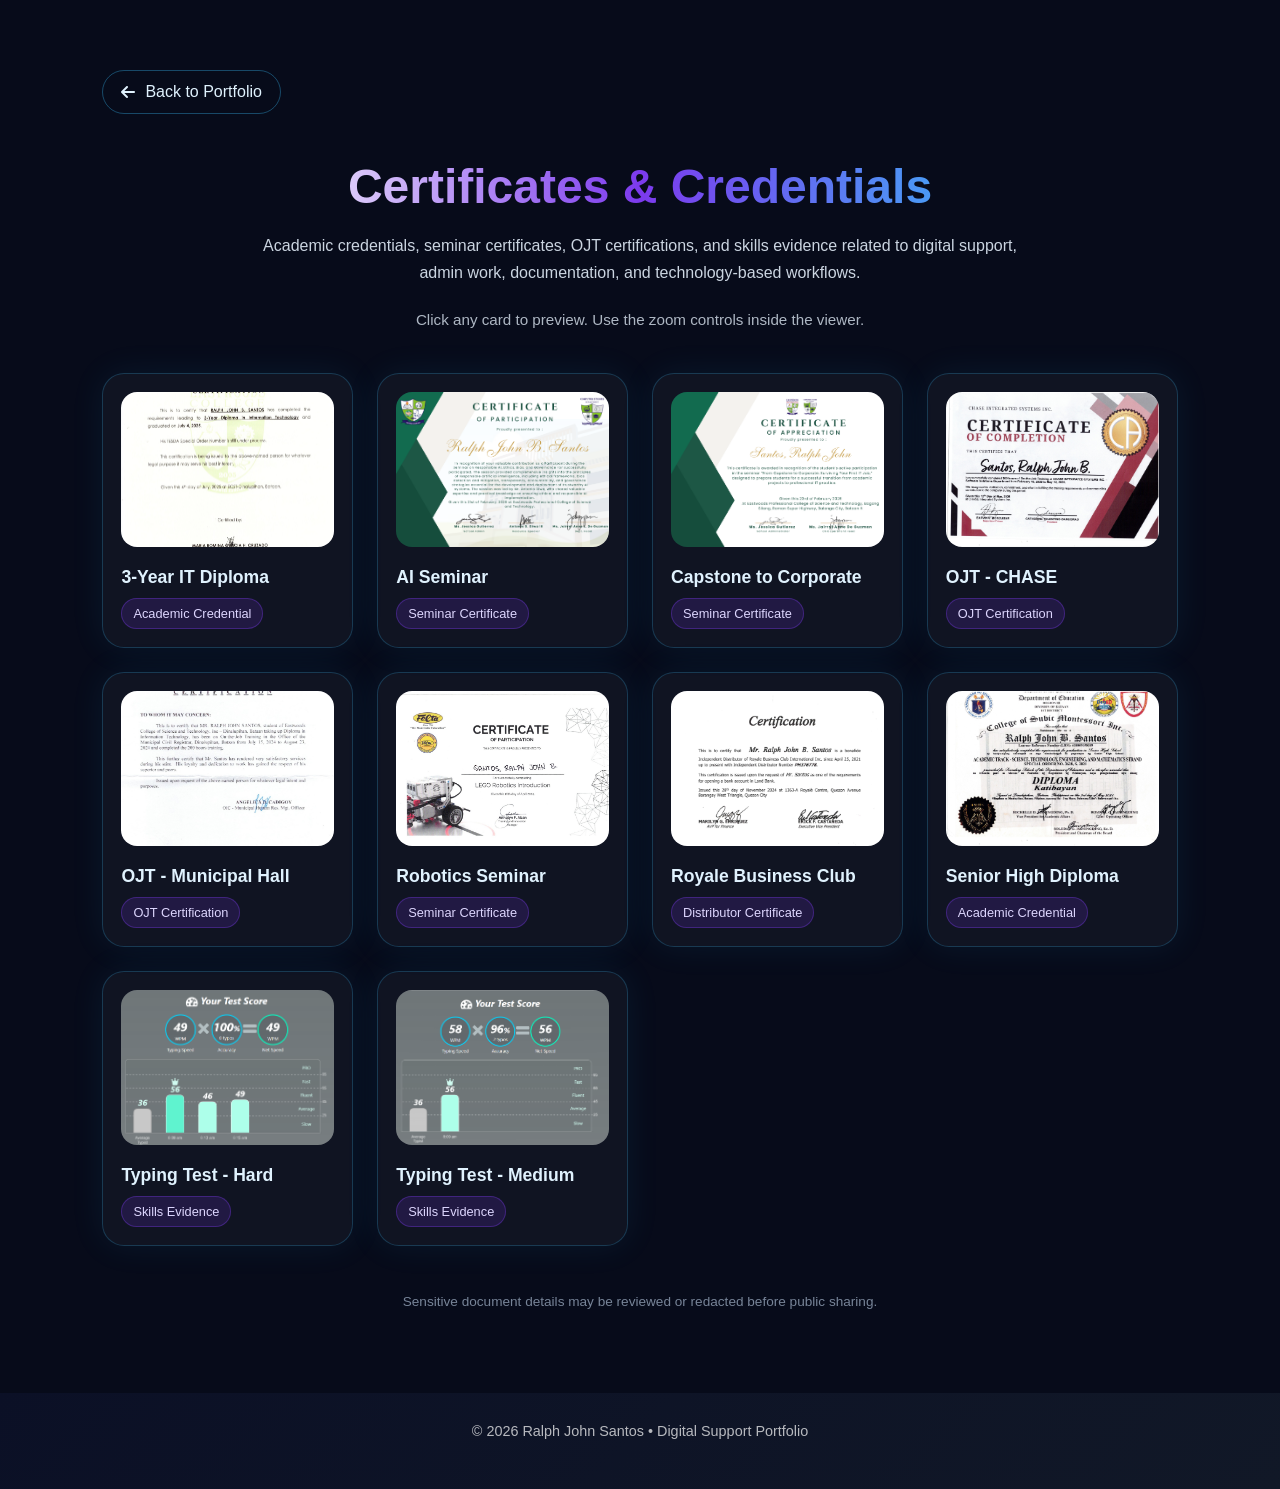
==== commit 8020f793: "Add RBC certificate and sort certificates" ====
--- a/pages/certificates.html
+++ b/pages/certificates.html
@@ -6,8 +6,8 @@
     <meta name="description" content="Certificates, academic credentials, OJT certifications, seminar certificates, and skills evidence of Ralph John Santos.">
     <title>Certificates & Credentials | Ralph John Santos</title>
     <link rel="icon" type="image/svg+xml" href="../assets/icons/favicon.svg">
-    <link rel="stylesheet" href="../css/style.css?v=14">
-    <link rel="stylesheet" href="../css/responsive.css?v=14">
+    <link rel="stylesheet" href="../css/style.css?v=15">
+    <link rel="stylesheet" href="../css/responsive.css?v=15">
     <link rel="stylesheet" href="https://cdnjs.cloudflare.com/ajax/libs/font-awesome/6.5.2/css/all.min.css">
 </head>
 <body class="certificates-body">
@@ -27,46 +27,52 @@
 
     <div class="cert-grid">
 
+        <a class="cert-card" href="../Resources/Certifications & Seminars/BSIT 1yr-3yr DIPLOMA.jpg" target="_blank">
+            <img src="../Resources/Certifications & Seminars/BSIT 1yr-3yr DIPLOMA.jpg" alt="3-Year IT Diploma">
+            <h3>3-Year IT Diploma</h3>
+            <span>Academic Credential</span>
+        </a>
+
         <a class="cert-card" href="../Resources/Certifications & Seminars/AI Seminar Santos, Ralph John.png" target="_blank">
             <img src="../Resources/Certifications & Seminars/AI Seminar Santos, Ralph John.png" alt="AI Seminar Certificate">
             <h3>AI Seminar</h3>
             <span>Seminar Certificate</span>
         </a>
 
-        <a class="cert-card" href="../Resources/Certifications & Seminars/BSIT 1yr-3yr DIPLOMA.jpg" target="_blank">
-            <img src="../Resources/Certifications & Seminars/BSIT 1yr-3yr DIPLOMA.jpg" alt="3-Year IT Diploma">
-            <h3>3-Year IT Diploma</h3>
-            <span>Academic Credential</span>
+        <a class="cert-card" href="../Resources/Certifications & Seminars/From Capstone to Corporate Santos 405.png" target="_blank">
+            <img src="../Resources/Certifications & Seminars/From Capstone to Corporate Santos 405.png" alt="Capstone to Corporate Certificate">
+            <h3>Capstone to Corporate</h3>
+            <span>Seminar Certificate</span>
+        </a>
+
+        <a class="cert-card" href="../Resources/Certifications & Seminars/OJT CERT CHASE INTEGRATED SYSTEMS.jpg" target="_blank">
+            <img src="../Resources/Certifications & Seminars/OJT CERT CHASE INTEGRATED SYSTEMS.jpg" alt="CHASE OJT Certificate">
+            <h3>OJT - CHASE</h3>
+            <span>OJT Certification</span>
+        </a>
+
+        <a class="cert-card" href="../Resources/Certifications & Seminars/OJT CERT DINALUPIHAN MUNICIPAL HALL.jpg" target="_blank">
+            <img src="../Resources/Certifications & Seminars/OJT CERT DINALUPIHAN MUNICIPAL HALL.jpg" alt="Municipal Hall OJT Certificate">
+            <h3>OJT - Municipal Hall</h3>
+            <span>OJT Certification</span>
+        </a>
+
+        <a class="cert-card" href="../Resources/Certifications & Seminars/Robotics Seminar.jpg" target="_blank">
+            <img src="../Resources/Certifications & Seminars/Robotics Seminar.jpg" alt="Robotics Seminar Certificate">
+            <h3>Robotics Seminar</h3>
+            <span>Seminar Certificate</span>
+        </a>
+
+        <a class="cert-card" href="../Resources/Certifications & Seminars/rbc.png" target="_blank">
+            <img src="../Resources/Certifications & Seminars/rbc.png" alt="Royale Business Club Certificate">
+            <h3>Royale Business Club</h3>
+            <span>Distributor Certificate</span>
         </a>
 
         <a class="cert-card" href="../Resources/Certifications & Seminars/CSM GR11-12 DIPLOMA.jpg" target="_blank">
             <img src="../Resources/Certifications & Seminars/CSM GR11-12 DIPLOMA.jpg" alt="Senior High Diploma">
             <h3>Senior High Diploma</h3>
             <span>Academic Credential</span>
-        </a>
-
-        <a class="cert-card" href="../Resources/Certifications & Seminars/From Capstone to Corporate Santos 405.png" target="_blank">
-            <img src="../Resources/Certifications & Seminars/From Capstone to Corporate Santos 405.png" alt="Capstone to Corporate Certificate">
-            <h3>Capstone to Corporate</h3>
-            <span>Seminar Certificate</span>
-        </a>
-
-        <a class="cert-card" href="../Resources/Certifications & Seminars/OJT CERT CHASE INTEGRATED SYSTEMS.jpg" target="_blank">
-            <img src="../Resources/Certifications & Seminars/OJT CERT CHASE INTEGRATED SYSTEMS.jpg" alt="CHASE OJT Certificate">
-            <h3>OJT - CHASE</h3>
-            <span>OJT Certification</span>
-        </a>
-
-        <a class="cert-card" href="../Resources/Certifications & Seminars/OJT CERT DINALUPIHAN MUNICIPAL HALL.jpg" target="_blank">
-            <img src="../Resources/Certifications & Seminars/OJT CERT DINALUPIHAN MUNICIPAL HALL.jpg" alt="Municipal Hall OJT Certificate">
-            <h3>OJT - Municipal Hall</h3>
-            <span>OJT Certification</span>
-        </a>
-
-        <a class="cert-card" href="../Resources/Certifications & Seminars/Robotics Seminar.jpg" target="_blank">
-            <img src="../Resources/Certifications & Seminars/Robotics Seminar.jpg" alt="Robotics Seminar Certificate">
-            <h3>Robotics Seminar</h3>
-            <span>Seminar Certificate</span>
         </a>
 
         <a class="cert-card" href="../Resources/Certifications & Seminars/Typing Test 1 Hard Text 1minute.png" target="_blank">
@@ -271,3 +277,5 @@
 
 
 
+
+
--- a/css/responsive.css
+++ b/css/responsive.css
@@ -1,25 +1,160 @@
-﻿/* FULL RESPONSIVE DESIGN */
-
-html{
-    scroll-behavior: smooth;
-}
-
+﻿/* FULL RESPONSIVE DESIGN - CLEAN FINAL VERSION */
+
+/* Hide scrollbars visually, but allow scroll where enabled */
+html,
 body{
-    overflow-x: hidden;
+    scrollbar-width: none;
+    -ms-overflow-style: none;
+}
+
+html::-webkit-scrollbar,
+body::-webkit-scrollbar,
+#projects::-webkit-scrollbar,
+.modal::-webkit-scrollbar,
+.modal-card::-webkit-scrollbar,
+.project-modal-card::-webkit-scrollbar,
+.cert-modal::-webkit-scrollbar,
+.cert-image-stage::-webkit-scrollbar{
+    width: 0;
+    height: 0;
+    display: none;
 }
 
 img{
     max-width: 100%;
 }
 
-/* Tablet */
+/* =========================
+   HOME MODE
+========================= */
+
+body:not(.project-mode):not(.certificates-body){
+    overflow-x: hidden !important;
+    overflow-y: auto !important;
+    height: auto !important;
+    min-height: 100vh !important;
+}
+
+body:not(.project-mode):not(.certificates-body) .hero{
+    display: flex !important;
+    min-height: 100vh !important;
+}
+
+body:not(.project-mode):not(.certificates-body) #projects{
+    display: none !important;
+}
+
+body:not(.project-mode):not(.certificates-body) .footer{
+    display: block !important;
+}
+
+/* =========================
+   PROJECT MODE
+========================= */
+
+body.project-mode{
+    height: 100vh !important;
+    overflow: hidden !important;
+}
+
+body.project-mode .hero{
+    display: none !important;
+}
+
+body.project-mode #projects{
+    display: block !important;
+}
+
+body.project-mode .footer{
+    display: block !important;
+}
+
+/* Desktop / laptop project view */
+body.project-mode #projects{
+    height: calc(100vh - 78px) !important;
+    min-height: calc(100vh - 78px) !important;
+    padding: 42px 8% 24px !important;
+    overflow: hidden !important;
+    background: #070b1a !important;
+}
+
+body.project-mode #projects .section-header{
+    margin-bottom: 26px !important;
+}
+
+body.project-mode #projects .section-header h2{
+    font-size: clamp(2.2rem, 3.5vw, 3rem) !important;
+    margin-bottom: 10px !important;
+}
+
+body.project-mode #projects .section-header p{
+    font-size: 0.92rem !important;
+    line-height: 1.5 !important;
+}
+
+body.project-mode #projects .project-grid{
+    display: grid !important;
+    grid-template-columns: repeat(4, minmax(0, 1fr)) !important;
+    gap: 22px !important;
+    align-items: stretch !important;
+}
+
+body.project-mode #projects .project-card{
+    height: auto !important;
+    min-height: 0 !important;
+    padding: 18px !important;
+    overflow: hidden !important;
+    display: flex !important;
+    flex-direction: column !important;
+}
+
+body.project-mode #projects .project-card img{
+    height: clamp(105px, 15vh, 150px) !important;
+    margin-bottom: 14px !important;
+    overflow: hidden !important;
+}
+
+body.project-mode #projects .project-card h3{
+    font-size: 1.08rem !important;
+    margin-bottom: 9px !important;
+}
+
+body.project-mode #projects .project-card p{
+    font-size: 0.88rem !important;
+    line-height: 1.45 !important;
+    margin-bottom: 14px !important;
+}
+
+body.project-mode #projects .project-card span{
+    margin-top: auto !important;
+}
+
+body.project-mode .footer{
+    height: 78px !important;
+    padding: 24px 20px !important;
+    background: #070b1a !important;
+}
+
+/* =========================
+   TABLET
+========================= */
+
 @media(max-width: 1100px){
+    body.project-mode #projects{
+        overflow-y: auto !important;
+        padding: 55px 6% 35px !important;
+        scrollbar-width: none !important;
+        -ms-overflow-style: none !important;
+    }
+
+    body.project-mode #projects .project-grid{
+        grid-template-columns: repeat(2, minmax(0, 1fr)) !important;
+    }
+
     .project-grid{
-        grid-template-columns: repeat(2, minmax(0, 1fr)) !important;
-    }
-}
-
-@media(max-width: 1024px){
+        grid-template-columns: repeat(2, minmax(0, 1fr));
+    }
+
     .hero h1{
         font-size: 3.2rem;
     }
@@ -30,27 +165,16 @@
     }
 }
 
-/* Mobile */
+/* =========================
+   MOBILE
+========================= */
+
 @media(max-width: 768px){
 
-    html,
-    body{
-        width: 100% !important;
-        min-height: 100% !important;
+    body:not(.project-mode):not(.certificates-body){
         overflow-x: hidden !important;
         overflow-y: auto !important;
-        position: static !important;
-    }
-
-    body{
-        scrollbar-width: none !important;
-        -ms-overflow-style: none !important;
-    }
-
-    body::-webkit-scrollbar{
-        width: 0 !important;
-        height: 0 !important;
-        display: none !important;
+        height: auto !important;
     }
 
     .hero{
@@ -64,11 +188,6 @@
         width: 155px !important;
         height: 155px !important;
         margin-bottom: 26px !important;
-        overflow: hidden !important;
-    }
-
-    .hero-image img,
-    .image-overlay{
         overflow: hidden !important;
     }
 
@@ -110,39 +229,41 @@
         text-align: center !important;
     }
 
-    .projects{
-        width: 100% !important;
-        min-height: auto !important;
-        height: auto !important;
-        padding: 70px 20px 120px !important;
-        overflow: visible !important;
-    }
-
-    .section-header{
-        max-width: 100% !important;
-        margin: 0 auto 35px !important;
-        padding: 0 !important;
-    }
-
-    .section-header h2{
+    body.project-mode{
+        height: 100svh !important;
+        overflow: hidden !important;
+    }
+
+    body.project-mode #projects{
+        height: calc(100svh - 78px) !important;
+        min-height: calc(100svh - 78px) !important;
+        padding: 55px 20px 40px !important;
+        overflow-y: auto !important;
+        overflow-x: hidden !important;
+        scrollbar-width: none !important;
+        -ms-overflow-style: none !important;
+    }
+
+    body.project-mode #projects .section-header{
+        margin-bottom: 35px !important;
+    }
+
+    body.project-mode #projects .section-header h2{
         font-size: clamp(2rem, 11vw, 2.8rem) !important;
         line-height: 1.1 !important;
     }
 
-    .section-header p{
+    body.project-mode #projects .section-header p{
         font-size: 0.95rem !important;
         line-height: 1.65 !important;
     }
 
-    .project-grid{
-        width: 100% !important;
-        display: grid !important;
+    body.project-mode #projects .project-grid{
         grid-template-columns: 1fr !important;
         gap: 24px !important;
-        overflow: visible !important;
-    }
-
-    .project-card{
+    }
+
+    body.project-mode #projects .project-card{
         width: 100% !important;
         height: auto !important;
         min-height: auto !important;
@@ -150,13 +271,14 @@
         overflow: hidden !important;
     }
 
-    .project-card img{
+    body.project-mode #projects .project-card img{
         height: 150px !important;
-        overflow: hidden !important;
-    }
-
-    .project-overlay{
-        overflow: hidden !important;
+    }
+
+    body.project-mode .footer{
+        height: 78px !important;
+        padding: 24px 16px !important;
+        font-size: 0.82rem !important;
     }
 
     .modal{
@@ -217,59 +339,12 @@
         right: 18px !important;
         bottom: 18px !important;
     }
-
-    .certificates-body{
-        overflow-x: hidden !important;
-        overflow-y: auto !important;
-    }
-
-    .cert-page{
-        min-height: auto !important;
-        height: auto !important;
-        padding: 45px 20px 60px !important;
-    }
-
-    .cert-grid{
-        display: grid !important;
-        grid-template-columns: 1fr !important;
-        gap: 22px !important;
-    }
-
-    .cert-card{
-        width: 100% !important;
-        padding: 16px !important;
-        overflow: hidden !important;
-    }
-
-    .cert-card img,
-    .cert-card::after{
-        height: 190px !important;
-    }
-
-    .cert-modal{
-        align-items: flex-start !important;
-        padding: 14px !important;
-        overflow-y: auto !important;
-    }
-
-    .cert-modal-card{
-        width: 100% !important;
-        max-height: 92svh !important;
-        margin: 18px 0 !important;
-        padding: 22px 14px !important;
-        overflow: hidden !important;
-    }
-
-    .cert-image-stage{
-        max-height: 68svh !important;
-    }
-
-    .cert-image-stage img{
-        max-height: 66svh !important;
-    }
-}
-
-/* Small phones */
+}
+
+/* =========================
+   SMALL PHONES
+========================= */
+
 @media(max-width: 480px){
     .hero{
         padding: 50px 18px 55px !important;
@@ -313,550 +388,10 @@
     }
 }
 
-/* =========================================
-   FINAL SECTION LOCK BEHAVIOR
-========================================= */
-
-/* Main portfolio page should not freely scroll */
-body:not(.certificates-body){
-    overflow: hidden !important;
-}
-
-/* Projects are hidden until View Projects is clicked */
-#projects{
-    display: none !important;
-    height: 100vh !important;
-    min-height: 100vh !important;
-    padding: 80px 8% 120px !important;
-    overflow-y: auto !important;
-    overflow-x: hidden !important;
-    scrollbar-width: none !important;
-    -ms-overflow-style: none !important;
-}
-
-#projects::-webkit-scrollbar{
-    width: 0 !important;
-    height: 0 !important;
-    display: none !important;
-}
-
-#projects.active{
-    display: block !important;
-}
-
-/* Keep project cards clean, no inner scrollbars */
-.project-card,
-.project-card img,
-.project-overlay,
-.hero-image,
-.hero-image img,
-.image-overlay{
-    overflow: hidden !important;
-}
-
-/* Desktop gallery */
-#projects .project-grid{
-    display: grid !important;
-    grid-template-columns: repeat(4, minmax(0, 1fr)) !important;
-    gap: 24px !important;
-    align-items: stretch !important;
-}
-
-#projects .project-card{
-    height: auto !important;
-    min-height: 100% !important;
-    display: flex !important;
-    flex-direction: column !important;
-}
-
-#projects .project-card span{
-    margin-top: auto !important;
-}
-
-/* Tablet gallery */
-@media(max-width: 1100px){
-    #projects .project-grid{
-        grid-template-columns: repeat(2, minmax(0, 1fr)) !important;
-    }
-}
-
-/* Phone gallery */
-@media(max-width: 768px){
-    #projects{
-        height: 100svh !important;
-        min-height: 100svh !important;
-        padding: 70px 20px 120px !important;
-        overflow-y: auto !important;
-        overflow-x: hidden !important;
-    }
-
-    #projects .project-grid{
-        grid-template-columns: 1fr !important;
-        gap: 24px !important;
-    }
-
-    #projects .project-card{
-        width: 100% !important;
-        height: auto !important;
-        min-height: auto !important;
-        padding: 22px !important;
-    }
-
-    #projects .project-card img{
-        height: 150px !important;
-    }
-}
-
-/* =========================================
-   FINAL PORTFOLIO SECTION SWITCH BEHAVIOR
-========================================= */
-
-/* Hide main page scrollbar */
-html,
-body{
-    overflow: hidden !important;
-    scrollbar-width: none !important;
-    -ms-overflow-style: none !important;
-}
-
-html::-webkit-scrollbar,
-body::-webkit-scrollbar{
-    width: 0 !important;
-    height: 0 !important;
-    display: none !important;
-}
-
-/* Certificates page must still scroll */
-body.certificates-body{
-    overflow-y: auto !important;
-    overflow-x: hidden !important;
-}
-
-/* Default: show hero, hide projects */
-body:not(.project-mode) .hero{
-    display: flex !important;
-}
-
-body:not(.project-mode) #projects{
-    display: none !important;
-}
-
-/* Project mode: hide hero, show projects */
-body.project-mode .hero{
-    display: none !important;
-}
-
-body.project-mode #projects{
-    display: block !important;
-}
-
-/* Desktop/laptop projects: full screen, no internal scrollbar */
-body.project-mode #projects{
-    width: 100% !important;
-    height: 100vh !important;
-    min-height: 100vh !important;
-    padding: 70px 8% 80px !important;
-    overflow: hidden !important;
-    background: #070b1a !important;
-}
-
-/* Desktop gallery: one row when space allows */
-body.project-mode #projects .project-grid{
-    display: grid !important;
-    grid-template-columns: repeat(4, minmax(0, 1fr)) !important;
-    gap: 24px !important;
-    align-items: stretch !important;
-}
-
-body.project-mode #projects .project-card{
-    height: auto !important;
-    min-height: 0 !important;
-    overflow: hidden !important;
-    display: flex !important;
-    flex-direction: column !important;
-}
-
-body.project-mode #projects .project-card img{
-    height: clamp(125px, 18vh, 170px) !important;
-    overflow: hidden !important;
-}
-
-body.project-mode #projects .project-card span{
-    margin-top: auto !important;
-}
-
-/* Tablet */
-@media(max-width: 1100px){
-    body.project-mode #projects{
-        overflow-y: auto !important;
-        scrollbar-width: none !important;
-        -ms-overflow-style: none !important;
-    }
-
-    body.project-mode #projects::-webkit-scrollbar{
-        width: 0 !important;
-        height: 0 !important;
-        display: none !important;
-    }
-
-    body.project-mode #projects .project-grid{
-        grid-template-columns: repeat(2, minmax(0, 1fr)) !important;
-    }
-}
-
-/* Phone: projects scroll inside this section only */
-@media(max-width: 768px){
-    body.project-mode #projects{
-        height: 100svh !important;
-        min-height: 100svh !important;
-        padding: 70px 20px 120px !important;
-        overflow-y: auto !important;
-        overflow-x: hidden !important;
-        scrollbar-width: none !important;
-        -ms-overflow-style: none !important;
-    }
-
-    body.project-mode #projects::-webkit-scrollbar{
-        width: 0 !important;
-        height: 0 !important;
-        display: none !important;
-    }
-
-    body.project-mode #projects .project-grid{
-        grid-template-columns: 1fr !important;
-        gap: 24px !important;
-    }
-
-    body.project-mode #projects .project-card{
-        width: 100% !important;
-        height: auto !important;
-        min-height: auto !important;
-        padding: 22px !important;
-        overflow: hidden !important;
-    }
-
-    body.project-mode #projects .project-card img{
-        height: 150px !important;
-    }
-}
-
-/* =========================================
-   FINAL VIEW MODE + FOOTER BEHAVIOR
-========================================= */
-
-/* Hide all scrollbars but keep allowed scrolling */
-html,
-body{
-    scrollbar-width: none !important;
-    -ms-overflow-style: none !important;
-}
-
-html::-webkit-scrollbar,
-body::-webkit-scrollbar,
-#projects::-webkit-scrollbar,
-.modal-card::-webkit-scrollbar,
-.project-modal-card::-webkit-scrollbar,
-.cert-image-stage::-webkit-scrollbar{
-    width: 0 !important;
-    height: 0 !important;
-    display: none !important;
-}
-
-/* HOME MODE */
-body:not(.project-mode){
-    overflow-x: hidden !important;
-    overflow-y: auto !important;
-}
-
-body:not(.project-mode) .hero{
-    display: flex !important;
-}
-
-body:not(.project-mode) #projects{
-    display: none !important;
-}
-
-body:not(.project-mode) .footer{
-    display: block !important;
-}
-
-/* PROJECT MODE */
-body.project-mode{
-    height: 100vh !important;
-    overflow: hidden !important;
-}
-
-body.project-mode .hero{
-    display: none !important;
-}
-
-body.project-mode #projects{
-    display: block !important;
-}
-
-body.project-mode .footer{
-    display: block !important;
-}
-
-/* Desktop/laptop project page should fit with footer visible */
-body.project-mode #projects{
-    height: calc(100vh - 78px) !important;
-    min-height: calc(100vh - 78px) !important;
-    padding: 52px 8% 28px !important;
-    overflow: hidden !important;
-    background: #070b1a !important;
-}
-
-body.project-mode #projects .section-header{
-    margin-bottom: 34px !important;
-}
-
-body.project-mode #projects .section-header h2{
-    font-size: clamp(2.4rem, 4vw, 3.2rem) !important;
-    margin-bottom: 12px !important;
-}
-
-body.project-mode #projects .section-header p{
-    line-height: 1.55 !important;
-    font-size: 0.95rem !important;
-}
-
-body.project-mode #projects .project-grid{
-    display: grid !important;
-    grid-template-columns: repeat(4, minmax(0, 1fr)) !important;
-    gap: 22px !important;
-    align-items: stretch !important;
-    overflow: visible !important;
-}
-
-body.project-mode #projects .project-card{
-    height: auto !important;
-    min-height: 0 !important;
-    padding: 20px !important;
-    overflow: hidden !important;
-    display: flex !important;
-    flex-direction: column !important;
-}
-
-body.project-mode #projects .project-card img{
-    height: clamp(110px, 16vh, 155px) !important;
-    margin-bottom: 16px !important;
-    overflow: hidden !important;
-}
-
-body.project-mode #projects .project-card h3{
-    font-size: 1.12rem !important;
-    margin-bottom: 10px !important;
-}
-
-body.project-mode #projects .project-card p{
-    font-size: 0.9rem !important;
-    line-height: 1.5 !important;
-    margin-bottom: 16px !important;
-}
-
-body.project-mode #projects .project-card span{
-    margin-top: auto !important;
-}
-
-/* Footer sizing in project mode */
-body.project-mode .footer{
-    height: 78px !important;
-    padding: 24px 20px !important;
-    background: #070b1a !important;
-}
-
-/* Tablet can scroll project area if needed */
-@media(max-width: 1100px){
-    body.project-mode #projects{
-        overflow-y: auto !important;
-        padding: 60px 6% 35px !important;
-    }
-
-    body.project-mode #projects .project-grid{
-        grid-template-columns: repeat(2, minmax(0, 1fr)) !important;
-    }
-}
-
-/* Phone: only projects section scrolls, footer remains after section content */
-@media(max-width: 768px){
-    body.project-mode{
-        overflow: hidden !important;
-    }
-
-    body.project-mode #projects{
-        height: calc(100svh - 78px) !important;
-        min-height: calc(100svh - 78px) !important;
-        padding: 55px 20px 40px !important;
-        overflow-y: auto !important;
-        overflow-x: hidden !important;
-    }
-
-    body.project-mode #projects .project-grid{
-        grid-template-columns: 1fr !important;
-        gap: 24px !important;
-    }
-
-    body.project-mode #projects .project-card{
-        width: 100% !important;
-        height: auto !important;
-        min-height: auto !important;
-        padding: 22px !important;
-    }
-
-    body.project-mode #projects .project-card img{
-        height: 150px !important;
-    }
-
-    body.project-mode .footer{
-        height: 78px !important;
-        padding: 24px 16px !important;
-        font-size: 0.82rem !important;
-    }
-}
-
-/* =========================================
-   FINAL CORRECTION: HERO FOOTER, CERT SCROLL, MODAL X
-========================================= */
-
-/* HOME MODE: hero can scroll down to footer, scrollbar hidden */
-body:not(.project-mode):not(.certificates-body){
-    overflow-x: hidden !important;
-    overflow-y: auto !important;
-    height: auto !important;
-    min-height: 100vh !important;
-    scrollbar-width: none !important;
-    -ms-overflow-style: none !important;
-}
-
-body:not(.project-mode):not(.certificates-body)::-webkit-scrollbar{
-    width: 0 !important;
-    height: 0 !important;
-    display: none !important;
-}
-
-body:not(.project-mode):not(.certificates-body) .hero{
-    display: flex !important;
-    min-height: 100vh !important;
-}
-
-body:not(.project-mode):not(.certificates-body) #projects{
-    display: none !important;
-}
-
-body:not(.project-mode):not(.certificates-body) .footer{
-    display: block !important;
-}
-
-/* PROJECT MODE: hero hidden, projects shown, footer shown */
-body.project-mode{
-    overflow: hidden !important;
-    height: 100vh !important;
-}
-
-body.project-mode .hero{
-    display: none !important;
-}
-
-body.project-mode #projects{
-    display: block !important;
-}
-
-body.project-mode .footer{
-    display: block !important;
-}
-
-/* DESKTOP PROJECT VIEW: fit project gallery + footer */
-body.project-mode #projects{
-    height: calc(100vh - 78px) !important;
-    min-height: calc(100vh - 78px) !important;
-    padding: 45px 8% 24px !important;
-    overflow: hidden !important;
-}
-
-body.project-mode #projects .section-header{
-    margin-bottom: 28px !important;
-}
-
-body.project-mode #projects .section-header h2{
-    font-size: clamp(2.2rem, 3.6vw, 3rem) !important;
-    margin-bottom: 10px !important;
-}
-
-body.project-mode #projects .section-header p{
-    font-size: 0.92rem !important;
-    line-height: 1.5 !important;
-}
-
-body.project-mode #projects .project-grid{
-    grid-template-columns: repeat(4, minmax(0, 1fr)) !important;
-    gap: 22px !important;
-}
-
-body.project-mode #projects .project-card{
-    padding: 18px !important;
-    overflow: hidden !important;
-}
-
-body.project-mode #projects .project-card img{
-    height: clamp(105px, 15vh, 150px) !important;
-    margin-bottom: 14px !important;
-}
-
-body.project-mode #projects .project-card h3{
-    font-size: 1.08rem !important;
-    margin-bottom: 9px !important;
-}
-
-body.project-mode #projects .project-card p{
-    font-size: 0.88rem !important;
-    line-height: 1.45 !important;
-    margin-bottom: 14px !important;
-}
-
-body.project-mode .footer{
-    height: 78px !important;
-    padding: 24px 20px !important;
-}
-
-/* PHONE PROJECT VIEW: project tab scrolls internally only */
-@media(max-width: 768px){
-    body.project-mode{
-        overflow: hidden !important;
-        height: 100svh !important;
-    }
-
-    body.project-mode #projects{
-        height: calc(100svh - 78px) !important;
-        min-height: calc(100svh - 78px) !important;
-        padding: 55px 20px 40px !important;
-        overflow-y: auto !important;
-        overflow-x: hidden !important;
-        scrollbar-width: none !important;
-        -ms-overflow-style: none !important;
-    }
-
-    body.project-mode #projects::-webkit-scrollbar{
-        width: 0 !important;
-        height: 0 !important;
-        display: none !important;
-    }
-
-    body.project-mode #projects .project-grid{
-        grid-template-columns: 1fr !important;
-        gap: 24px !important;
-    }
-
-    body.project-mode #projects .project-card{
-        padding: 22px !important;
-    }
-
-    body.project-mode #projects .project-card img{
-        height: 150px !important;
-    }
-}
-
-/* CERTIFICATES PAGE: scrollable again, scrollbar hidden */
+/* =========================
+   CERTIFICATES PAGE
+========================= */
+
 html:has(body.certificates-body),
 body.certificates-body{
     overflow-x: hidden !important;
@@ -881,27 +416,71 @@
     padding-bottom: 80px !important;
 }
 
-body.certificates-body .cert-grid{
-    overflow: visible !important;
-}
-
-/* MODAL CLOSE BUTTONS: always above text/assets */
-.close-modal,
-.cert-modal-close,
-.viewer-close{
+@media(max-width: 768px){
+    body.certificates-body .cert-page{
+        padding: 45px 20px 80px !important;
+    }
+
+    body.certificates-body .cert-grid{
+        display: grid !important;
+        grid-template-columns: 1fr !important;
+        gap: 22px !important;
+    }
+
+    body.certificates-body .cert-card{
+        width: 100% !important;
+        padding: 16px !important;
+        overflow: hidden !important;
+    }
+
+    body.certificates-body .cert-card img,
+    body.certificates-body .cert-card::after{
+        height: 190px !important;
+    }
+
+    body.certificates-body .cert-modal{
+        align-items: flex-start !important;
+        padding: 14px !important;
+        overflow-y: auto !important;
+    }
+
+    body.certificates-body .cert-modal-card{
+        width: 100% !important;
+        max-height: 92svh !important;
+        margin: 18px 0 !important;
+        padding: 22px 14px !important;
+        overflow: hidden !important;
+    }
+
+    body.certificates-body .cert-image-stage{
+        max-height: 68svh !important;
+    }
+
+    body.certificates-body .cert-image-stage img{
+        max-height: 66svh !important;
+    }
+}
+
+/* =========================
+   MODAL CLOSE BUTTON FIX
+========================= */
+
+.close-modal{
     position: sticky !important;
     top: 0 !important;
     margin-left: auto !important;
     z-index: 99999 !important;
     background: rgba(15, 23, 42, 0.96) !important;
     backdrop-filter: blur(10px) !important;
-    isolation: isolate !important;
 }
 
 .cert-modal-close{
     position: absolute !important;
     top: 18px !important;
     right: 18px !important;
+    z-index: 99999 !important;
+    background: rgba(15, 23, 42, 0.96) !important;
+    backdrop-filter: blur(10px) !important;
 }
 
 .modal-card,
@@ -916,3 +495,67 @@
     position: relative !important;
     z-index: 1 !important;
 }
+
+/* =========================================
+   FINAL HERO FULL-SCREEN SMOOTH LOCK
+========================================= */
+
+/* Home mode: full screen hero, no awkward page scroll */
+body:not(.project-mode):not(.certificates-body){
+    height: 100vh !important;
+    min-height: 100vh !important;
+    overflow: hidden !important;
+}
+
+/* Hero uses the main screen area */
+body:not(.project-mode):not(.certificates-body) .hero{
+    min-height: calc(100vh - 72px) !important;
+    height: calc(100vh - 72px) !important;
+    padding: 45px 10% 35px !important;
+    display: flex !important;
+    justify-content: center !important;
+    align-items: center !important;
+}
+
+/* Footer stays visible without scrolling */
+body:not(.project-mode):not(.certificates-body) .footer{
+    display: block !important;
+    height: 72px !important;
+    padding: 22px 20px !important;
+    background: #070b1a !important;
+}
+
+/* Keep scrollbars hidden */
+html,
+body{
+    scrollbar-width: none !important;
+    -ms-overflow-style: none !important;
+}
+
+html::-webkit-scrollbar,
+body::-webkit-scrollbar{
+    width: 0 !important;
+    height: 0 !important;
+    display: none !important;
+}
+
+/* Mobile hero still fits cleanly */
+@media(max-width: 768px){
+    body:not(.project-mode):not(.certificates-body){
+        height: 100svh !important;
+        min-height: 100svh !important;
+        overflow: hidden !important;
+    }
+
+    body:not(.project-mode):not(.certificates-body) .hero{
+        height: calc(100svh - 72px) !important;
+        min-height: calc(100svh - 72px) !important;
+        padding: 35px 20px 28px !important;
+    }
+
+    body:not(.project-mode):not(.certificates-body) .footer{
+        height: 72px !important;
+        padding: 20px 14px !important;
+        font-size: 0.78rem !important;
+    }
+}
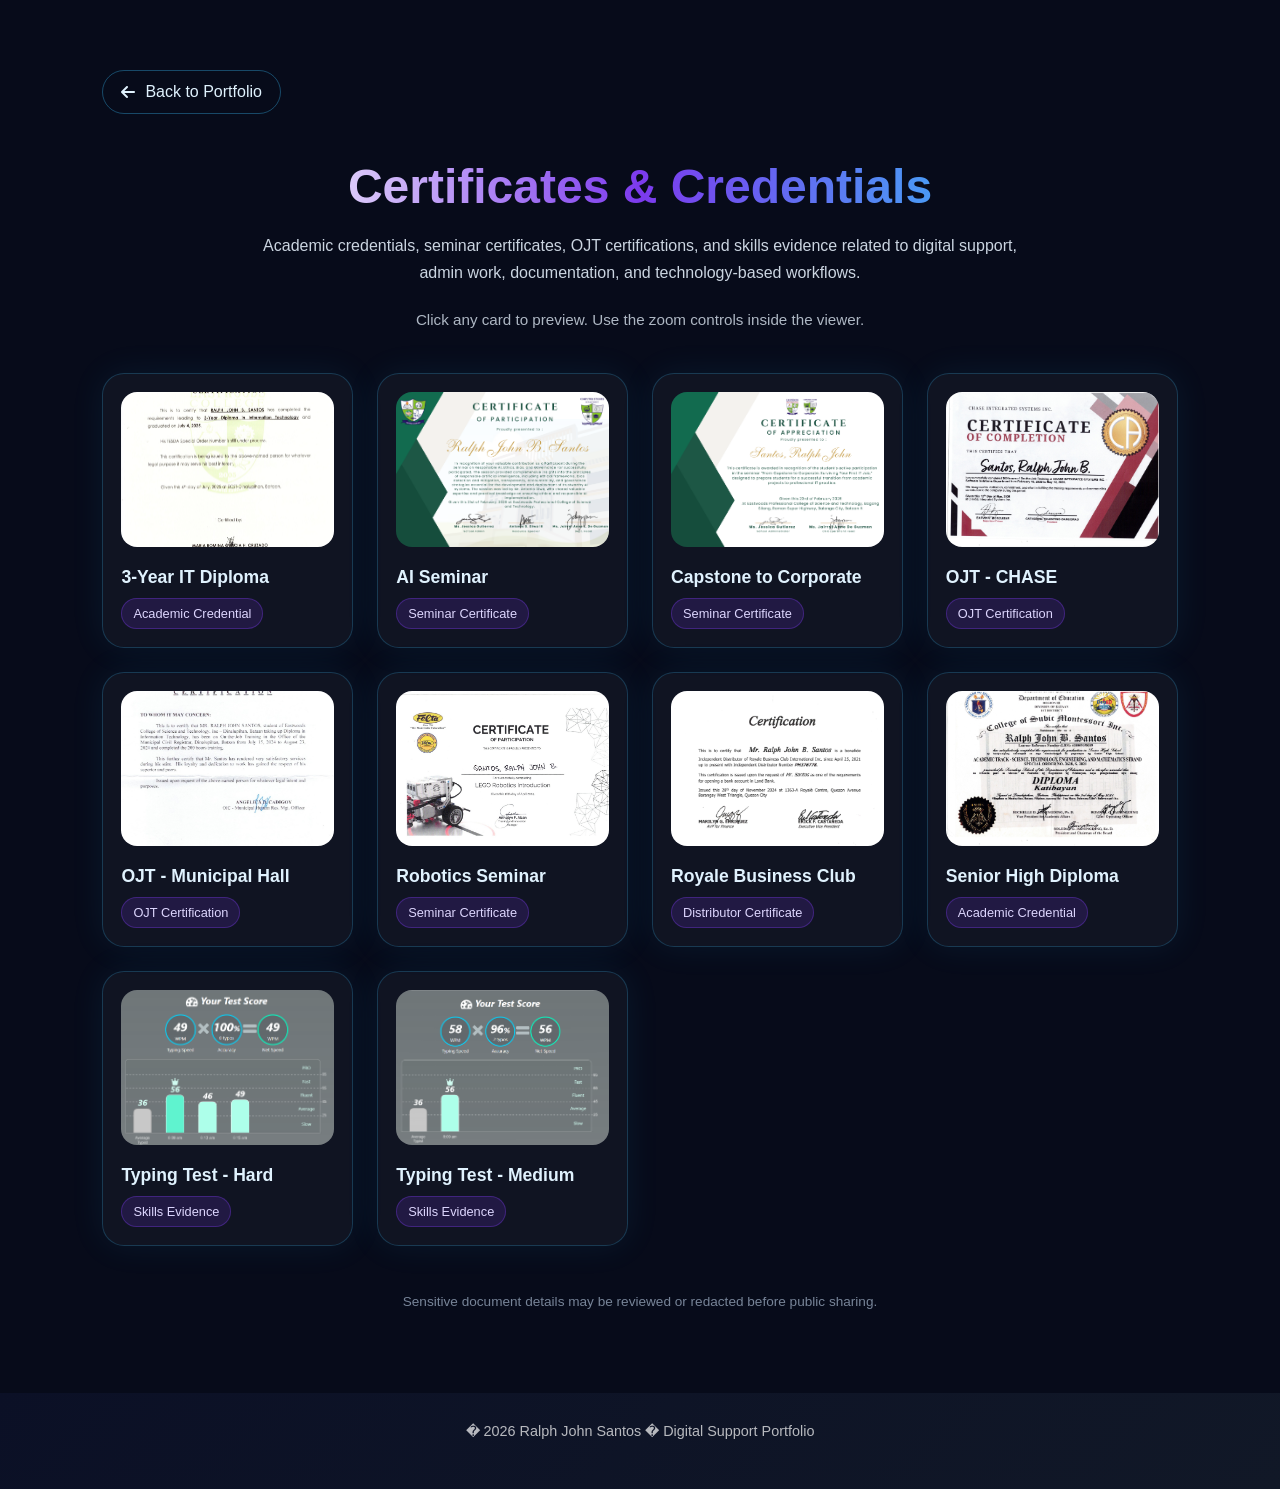
==== commit 2cba419e: "Refresh certificate stylesheet version" ====
--- a/pages/certificates.html
+++ b/pages/certificates.html
@@ -1,4 +1,4 @@
-﻿<!DOCTYPE html>
+<!DOCTYPE html>
 <html lang="en">
 <head>
     <meta charset="UTF-8">
@@ -6,8 +6,8 @@
     <meta name="description" content="Certificates, academic credentials, OJT certifications, seminar certificates, and skills evidence of Ralph John Santos.">
     <title>Certificates & Credentials | Ralph John Santos</title>
     <link rel="icon" type="image/svg+xml" href="../assets/icons/favicon.svg">
-    <link rel="stylesheet" href="../css/style.css?v=15">
-    <link rel="stylesheet" href="../css/responsive.css?v=15">
+    <link rel="stylesheet" href="../css/style.css?v=16">
+    <link rel="stylesheet" href="../css/responsive.css?v=16">
     <link rel="stylesheet" href="https://cdnjs.cloudflare.com/ajax/libs/font-awesome/6.5.2/css/all.min.css">
 </head>
 <body class="certificates-body">
@@ -114,7 +114,7 @@
 </div>
 
 <footer class="footer">
-    <p>© 2026 Ralph John Santos • Digital Support Portfolio</p>
+    <p>� 2026 Ralph John Santos � Digital Support Portfolio</p>
 </footer>
 
 
--- a/css/style.css
+++ b/css/style.css
@@ -1,4 +1,4 @@
-﻿html{
+html{
     scroll-behavior: smooth;
 }
 
@@ -323,7 +323,7 @@
 
 .project-grid{
     display: grid;
-    grid-template-columns: repeat(4, 1fr);
+    grid-template-columns: repeat(auto-fit, minmax(210px, 1fr));
     gap: 24px;
 }
 
@@ -1250,3 +1250,96 @@
 .project-card span{
     margin-top: auto !important;
 }
+
+
+
+
+
+
+/* Profile click note */
+.photo-click-note{
+    margin-top: -0.35rem;
+    margin-bottom: 1.15rem;
+    color: rgba(224, 242, 254, 0.82);
+    font-size: 0.72rem;
+    font-weight: 700;
+    letter-spacing: 0.35px;
+    text-transform: lowercase;
+    text-align: center;
+    pointer-events: none;
+    opacity: 0.85;
+    animation: photoClickNotePulse 2.6s ease-in-out infinite;
+}
+
+@keyframes photoClickNotePulse{
+    0%, 100%{
+        opacity: 0.62;
+    }
+
+    50%{
+        opacity: 1;
+    }
+}
+
+/* Preferred roles and work setup */
+.job-pref-copy{
+    margin: 0.35rem 0 0.75rem;
+    color: rgba(226, 232, 240, 0.86);
+    font-size: 0.92rem;
+    line-height: 1.6;
+}
+
+.preference-tags{
+    display: flex;
+    flex-wrap: wrap;
+    gap: 0.55rem;
+    margin: 0.25rem 0 1.15rem;
+}
+
+.preference-tags span{
+    padding: 0.42rem 0.7rem;
+    border: 1px solid rgba(56, 189, 248, 0.28);
+    border-radius: 999px;
+    background: rgba(15, 23, 42, 0.62);
+    color: rgba(224, 242, 254, 0.92);
+    font-size: 0.78rem;
+    font-weight: 700;
+    letter-spacing: 0.2px;
+    white-space: nowrap;
+}
+
+.hero-image img {
+    object-fit: cover;
+    object-position: center 18%;
+}
+
+
+/* Project resource links */
+.project-resource-links{
+    display: flex;
+    flex-wrap: wrap;
+    gap: 0.75rem;
+    margin-top: 0.45rem;
+}
+
+.project-resource-links a{
+    display: inline-flex;
+    align-items: center;
+    gap: 0.55rem;
+    padding: 0.72rem 1rem;
+    border-radius: 999px;
+    border: 1px solid rgba(56,189,248,0.38);
+    background: rgba(56,189,248,0.10);
+    color: #e0f2fe;
+    font-size: 0.88rem;
+    font-weight: 700;
+    text-decoration: none;
+    transition: transform 0.2s ease, border-color 0.2s ease, background 0.2s ease;
+}
+
+.project-resource-links a:hover{
+    transform: translateY(-2px);
+    border-color: rgba(124,58,237,0.62);
+    background: rgba(124,58,237,0.16);
+}
+
--- a/css/responsive.css
+++ b/css/responsive.css
@@ -74,7 +74,8 @@
     height: calc(100vh - 78px) !important;
     min-height: calc(100vh - 78px) !important;
     padding: 42px 8% 24px !important;
-    overflow: hidden !important;
+    overflow-y: auto !important;
+    overflow-x: hidden !important;
     background: #070b1a !important;
 }
 
@@ -133,6 +134,13 @@
     height: 78px !important;
     padding: 24px 20px !important;
     background: #070b1a !important;
+}
+
+/* Balanced desktop grid for seven featured projects */
+@media(max-width: 1400px) and (min-width: 1101px){
+    body.project-mode #projects .project-grid{
+        grid-template-columns: repeat(3, minmax(0, 1fr)) !important;
+    }
 }
 
 /* =========================
@@ -335,6 +343,16 @@
         font-size: clamp(2rem, 10vw, 2.5rem) !important;
     }
 
+    .project-resource-links{
+        display: grid !important;
+        grid-template-columns: 1fr !important;
+    }
+
+    .project-resource-links a{
+        justify-content: center !important;
+        text-align: center !important;
+    }
+
     .back-home{
         right: 18px !important;
         bottom: 18px !important;
@@ -559,3 +577,30 @@
         font-size: 0.78rem !important;
     }
 }
+/* =========================================
+   PORTFOLIO CENTER LONE FINAL PROJECT CARD
+   Keeps the final card centered only when it
+   is the sole card on the last grid row.
+========================================= */
+@media (min-width: 1401px){
+    body.project-mode #projects .project-grid > .project-card:last-child:nth-child(4n + 1){
+        grid-column: 2 / span 2 !important;
+        width: calc((100% - 66px) / 4) !important;
+        justify-self: center !important;
+    }
+}
+
+@media (min-width: 1101px) and (max-width: 1400px){
+    body.project-mode #projects .project-grid > .project-card:last-child:nth-child(3n + 1){
+        grid-column: 2 !important;
+    }
+}
+
+@media (min-width: 769px) and (max-width: 1100px){
+    body.project-mode #projects .project-grid > .project-card:last-child:nth-child(2n + 1){
+        grid-column: 1 / -1 !important;
+        width: calc((100% - 22px) / 2) !important;
+        justify-self: center !important;
+    }
+}
+
